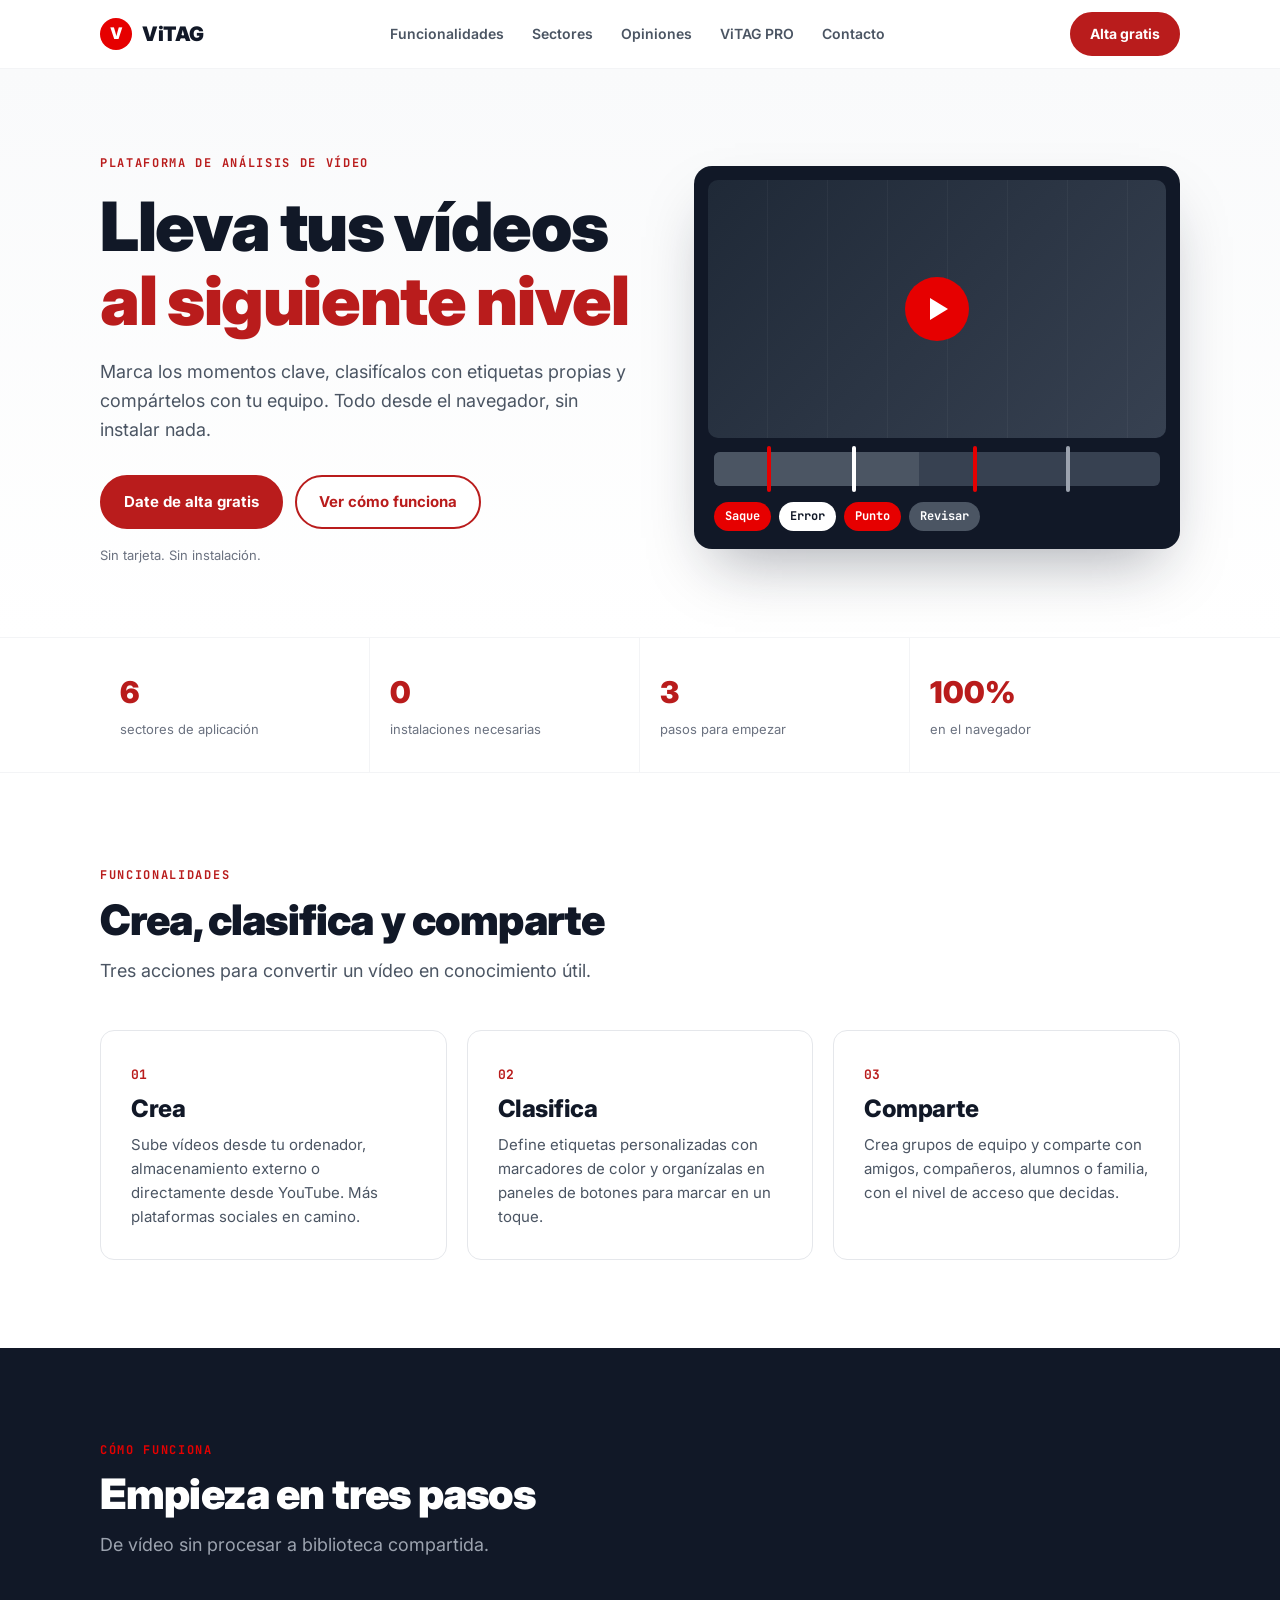
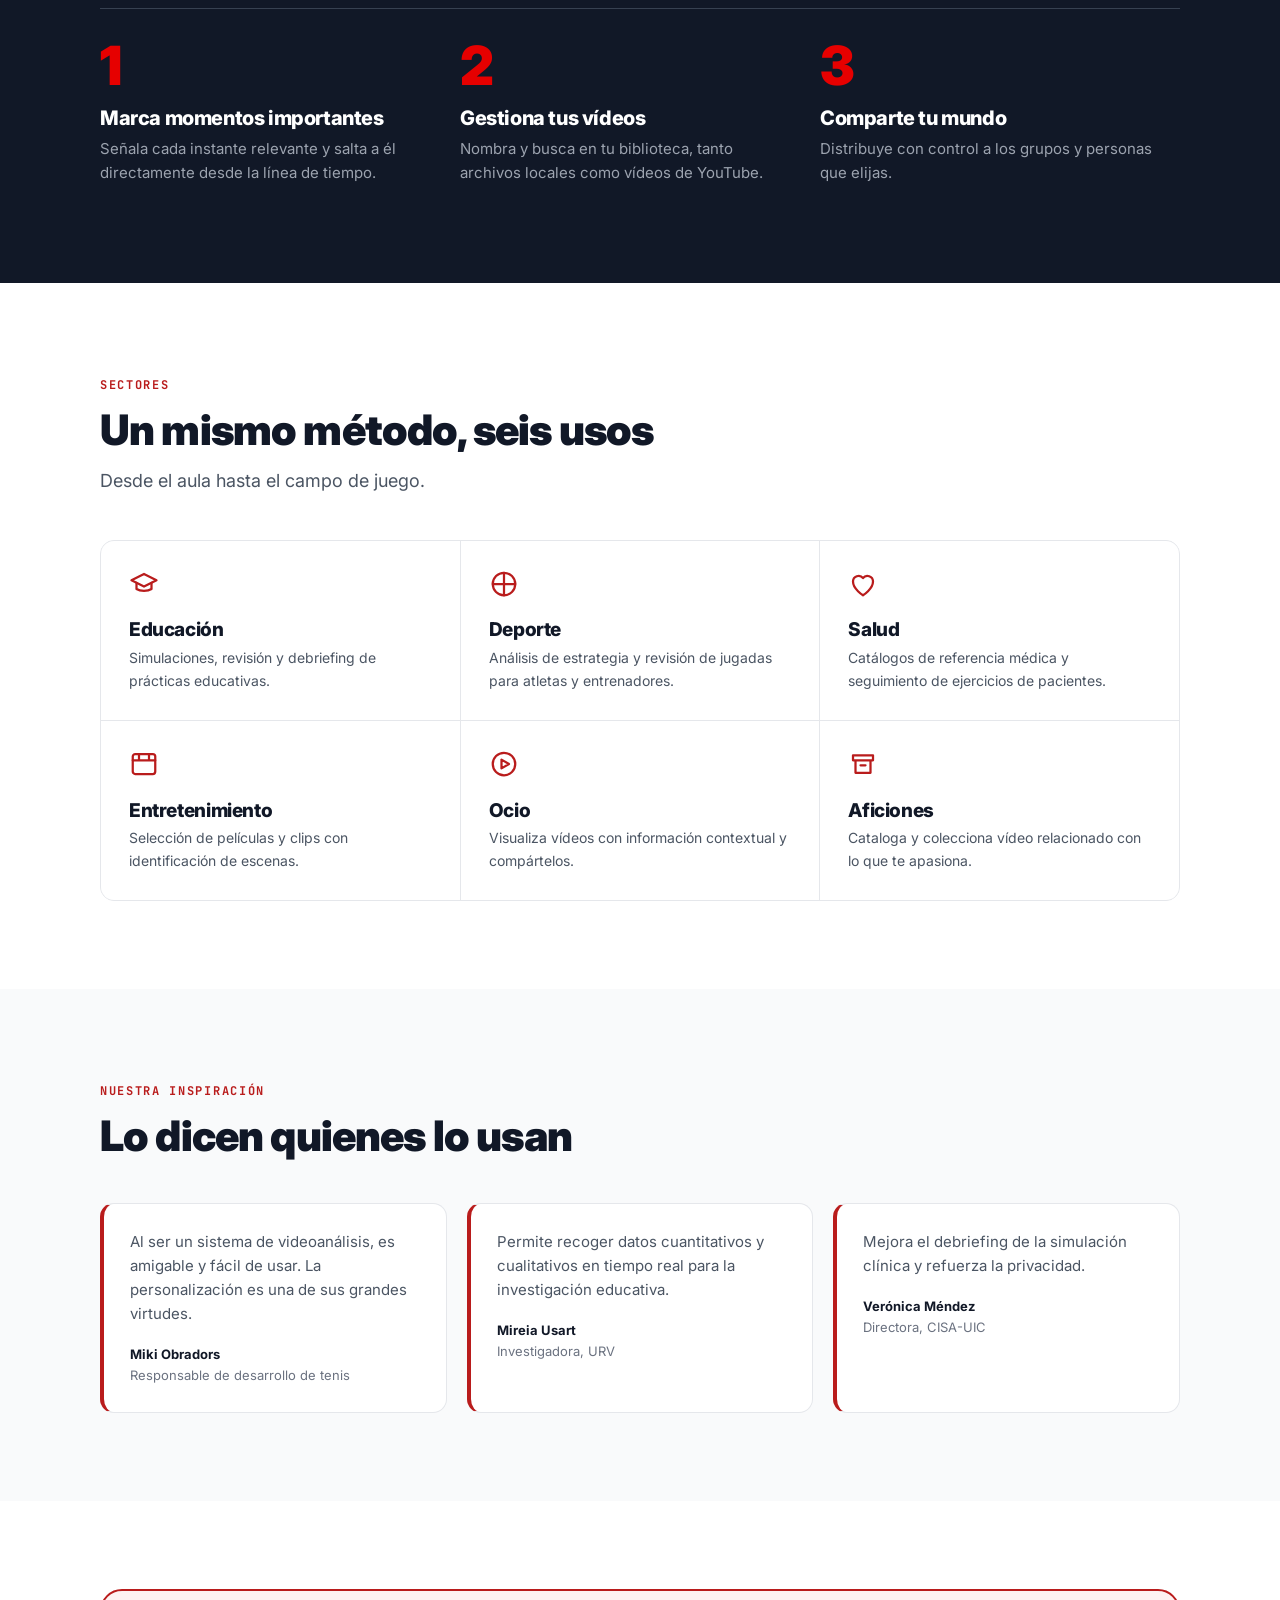
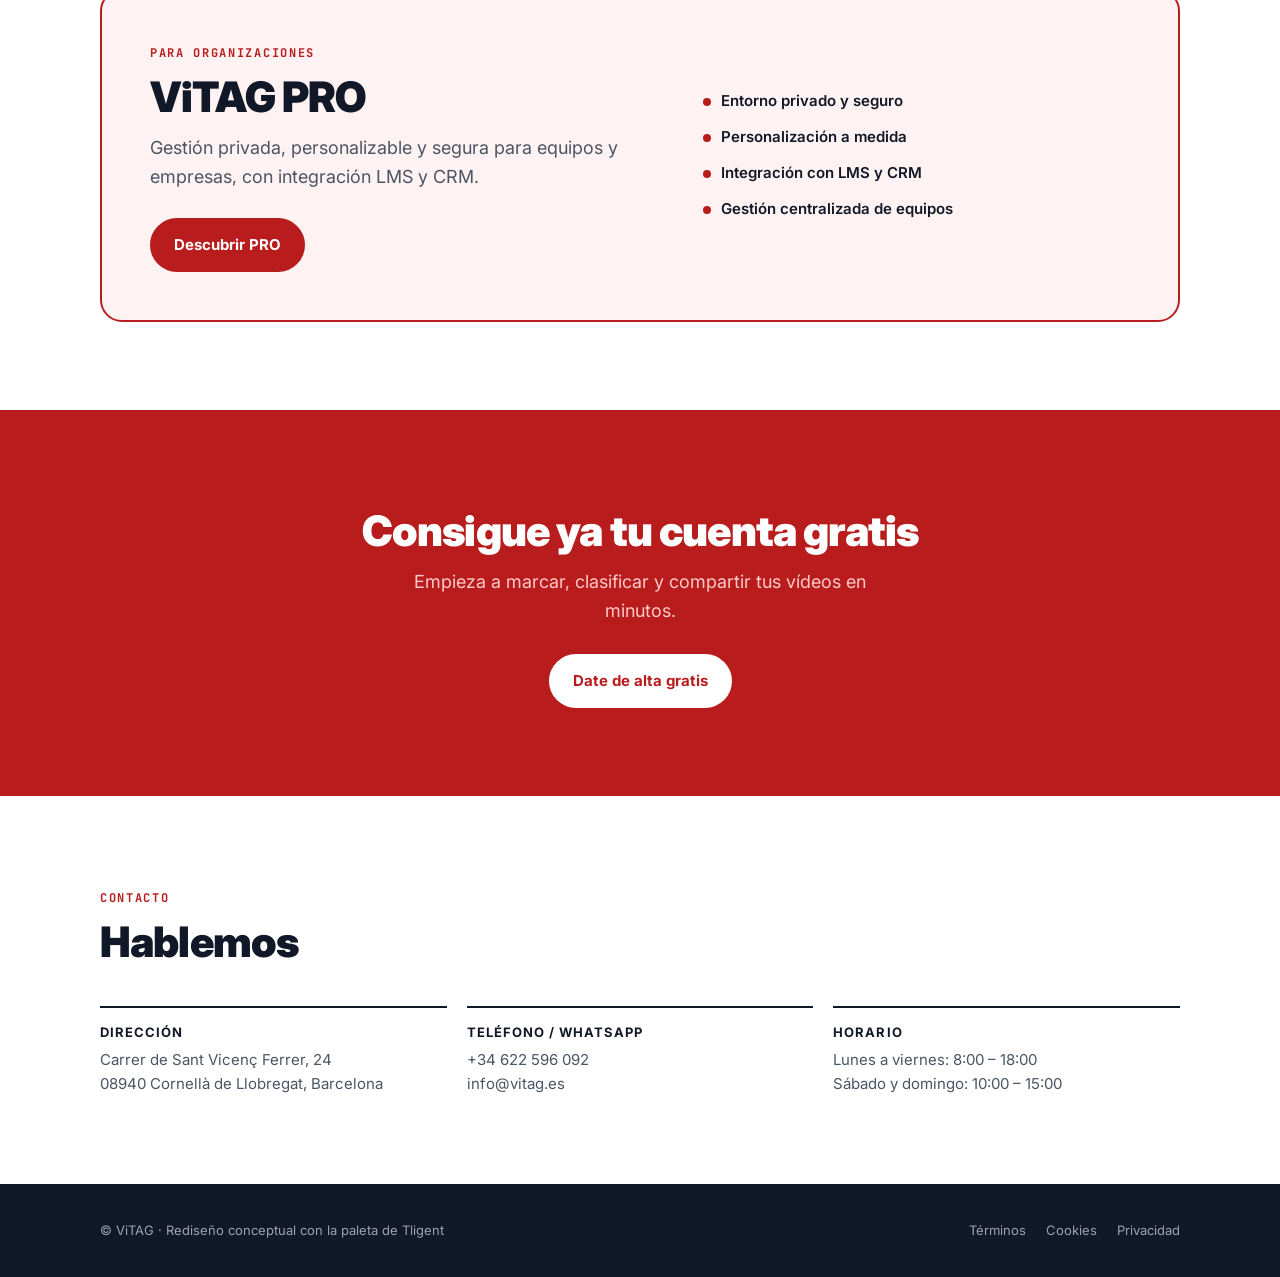
==== docs/index.html @ 6f2bc17b "Move site to docs/ for GitHub Pages Co-Authored-By: Claude Sonnet 5.5 <noreply@anthropic.com> Claude" ====
<!DOCTYPE html>
<html lang="es" class="scroll-smooth">
<head>
<meta charset="UTF-8">
<meta name="viewport" content="width=device-width, initial-scale=1">
<title>ViTAG · Análisis de vídeo, simple y compartido</title>
<meta name="description" content="ViTAG: marca, clasifica y comparte momentos de tus vídeos. Sin instalación. Educación, deporte, salud y más.">
<link rel="icon" type="image/svg+xml" href="data:image/svg+xml,%3Csvg xmlns='http://www.w3.org/2000/svg' viewBox='0 0 128 128'%3E%3Ccircle cx='64' cy='64' r='60' fill='%23E60000'/%3E%3Ctext x='50%25' y='50%25' dominant-baseline='central' text-anchor='middle' font-family='Inter, Arial' font-size='70' fill='white' font-weight='bold'%3EV%3C/text%3E%3C/svg%3E">
<link rel="preconnect" href="https://fonts.googleapis.com">
<link rel="preconnect" href="https://fonts.gstatic.com" crossorigin>
<link href="https://fonts.googleapis.com/css2?family=Inter:wght@400;500;600;700;800;900&family=JetBrains+Mono:wght@400;700&display=swap" rel="stylesheet">
<style>
:root{
  --white:#fff; --ink:#111827; --red:#B91C1C; --red-bright:#E60000; --red-soft:#FEF2F2; --red-line:#FEE2E2;
  --g50:#F9FAFB; --g100:#F3F4F6; --g200:#E5E7EB; --g400:#9CA3AF; --g500:#6B7280; --g600:#4B5563;
  --r:14px; --max:1120px;
}
*{box-sizing:border-box;margin:0;padding:0}
html{scroll-behavior:smooth}
body{font-family:Inter,system-ui,sans-serif;background:var(--white);color:var(--ink);line-height:1.6;-webkit-font-smoothing:antialiased}
a{color:inherit;text-decoration:none}
.wrap{max-width:var(--max);margin:0 auto;padding:0 20px}
.mono{font-family:'JetBrains Mono',monospace}
.eyebrow{font-family:'JetBrains Mono',monospace;font-size:12px;font-weight:700;letter-spacing:.14em;text-transform:uppercase;color:var(--red)}
h1,h2,h3{letter-spacing:-.02em;line-height:1.1}
h2{font-size:clamp(28px,4vw,42px);font-weight:900;margin:10px 0 14px}
.lead{color:var(--g600);font-size:18px;max-width:640px}
section{padding:88px 0}
.btn{display:inline-flex;align-items:center;gap:8px;font-weight:700;font-size:15px;padding:13px 22px;border-radius:999px;border:2px solid var(--red);transition:.15s;cursor:pointer}
.btn-red{background:var(--red);color:#fff}.btn-red:hover{background:var(--ink);border-color:var(--ink)}
.btn-line{background:#fff;color:var(--red)}.btn-line:hover{background:var(--red-soft)}

/* Header */
header{position:sticky;top:0;z-index:50;background:rgba(255,255,255,.92);backdrop-filter:blur(10px);border-bottom:1px solid var(--g100)}
.nav{display:flex;align-items:center;justify-content:space-between;height:68px}
.logo{display:flex;align-items:center;gap:10px;font-weight:900;font-size:20px;letter-spacing:-.02em}
.logo i{width:32px;height:32px;border-radius:50%;background:var(--red-bright);color:#fff;display:grid;place-items:center;font-style:normal;font-size:16px}
.menu{display:flex;gap:28px;font-size:14px;font-weight:600;color:var(--g600)}
.menu a:hover{color:var(--red)}
.nav .btn{padding:9px 18px;font-size:14px}
@media(max-width:820px){.menu{display:none}}

/* Hero */
.hero{padding:80px 0 72px;background:linear-gradient(var(--g50),#fff)}
.hero-grid{display:grid;grid-template-columns:1.05fr .95fr;gap:56px;align-items:center}
.hero h1{font-size:clamp(40px,6vw,68px);font-weight:900;margin:14px 0 20px}
.hero h1 em{font-style:normal;color:var(--red)}
.hero .cta{display:flex;flex-wrap:wrap;gap:12px;margin-top:30px}
.hero small{display:block;margin-top:16px;color:var(--g500);font-size:13px}
@media(max-width:900px){.hero-grid{grid-template-columns:1fr}}

/* Player mockup */
.player{background:var(--ink);border-radius:18px;padding:14px;box-shadow:0 30px 60px -20px rgba(17,24,39,.35)}
.screen{aspect-ratio:16/9;border-radius:10px;background:linear-gradient(135deg,#1f2937,#374151);position:relative;overflow:hidden;display:grid;place-items:center}
.screen::before{content:"";position:absolute;inset:0;background:repeating-linear-gradient(90deg,transparent 0 59px,rgba(255,255,255,.04) 59px 60px)}
.play{width:64px;height:64px;border-radius:50%;background:var(--red-bright);display:grid;place-items:center;position:relative}
.play::after{content:"";border-left:18px solid #fff;border-top:11px solid transparent;border-bottom:11px solid transparent;margin-left:5px}
.timeline{position:relative;height:34px;margin:14px 6px 6px;background:#374151;border-radius:6px}
.timeline .prog{position:absolute;left:0;top:0;bottom:0;width:46%;background:#4B5563;border-radius:6px 0 0 6px}
.mark{position:absolute;top:-6px;bottom:-6px;width:4px;border-radius:2px}
.m1{left:12%;background:var(--red-bright)}.m2{left:31%;background:#fff}.m3{left:58%;background:var(--red-bright)}.m4{left:79%;background:var(--g400)}
.tags{display:flex;flex-wrap:wrap;gap:8px;padding:10px 6px 4px}
.tag{font-family:'JetBrains Mono',monospace;font-size:12px;padding:5px 11px;border-radius:999px;font-weight:700}
.t-r{background:var(--red-bright);color:#fff}.t-w{background:#fff;color:var(--ink)}.t-g{background:#4B5563;color:#fff}

/* Stats */
.stats{border-top:1px solid var(--g100);border-bottom:1px solid var(--g100);padding:0}
.stats .wrap{display:grid;grid-template-columns:repeat(4,1fr)}
.stat{padding:30px 20px;border-right:1px solid var(--g100)}.stat:last-child{border:0}
.stat b{display:block;font-size:30px;font-weight:900;color:var(--red)}
.stat span{font-size:13px;color:var(--g500)}
@media(max-width:700px){.stats .wrap{grid-template-columns:1fr 1fr}.stat:nth-child(2){border-right:0}.stat:nth-child(-n+2){border-bottom:1px solid var(--g100)}}

/* Features */
.feat-grid{display:grid;grid-template-columns:repeat(3,1fr);gap:20px;margin-top:44px}
.card{border:1px solid var(--g200);border-radius:var(--r);padding:30px;background:#fff;transition:.2s}
.card:hover{border-color:var(--red);transform:translateY(-3px);box-shadow:0 14px 30px -14px rgba(185,28,28,.3)}
.num{font-family:'JetBrains Mono',monospace;font-weight:700;color:var(--red);font-size:13px}
.card h3{font-size:24px;font-weight:800;margin:10px 0 10px}
.card p{color:var(--g600);font-size:15px}
@media(max-width:860px){.feat-grid{grid-template-columns:1fr}}

/* Steps */
.steps{background:var(--ink);color:#fff}
.steps h2{color:#fff}.steps .lead{color:var(--g400)}
.step-list{display:grid;grid-template-columns:repeat(3,1fr);gap:0;margin-top:48px;border-top:1px solid #374151}
.step{padding:30px 28px 10px 0}
.step b{font-size:54px;font-weight:900;color:var(--red-bright);line-height:1}
.step h3{font-size:20px;font-weight:800;margin:14px 0 8px}
.step p{color:var(--g400);font-size:15px}
@media(max-width:860px){.step-list{grid-template-columns:1fr}}

/* Sectors */
.sec-grid{display:grid;grid-template-columns:repeat(3,1fr);gap:1px;background:var(--g200);border:1px solid var(--g200);border-radius:var(--r);overflow:hidden;margin-top:44px}
.sec{background:#fff;padding:28px;transition:.15s}
.sec:hover{background:var(--red-soft)}
.sec svg{width:30px;height:30px;stroke:var(--red);fill:none;stroke-width:1.8;stroke-linecap:round;stroke-linejoin:round}
.sec h3{font-size:19px;font-weight:800;margin:14px 0 6px}
.sec p{color:var(--g600);font-size:14px}
@media(max-width:860px){.sec-grid{grid-template-columns:1fr 1fr}}
@media(max-width:540px){.sec-grid{grid-template-columns:1fr}}

/* Testimonials */
.quotes{background:var(--g50)}
.q-grid{display:grid;grid-template-columns:repeat(3,1fr);gap:20px;margin-top:44px}
.quote{background:#fff;border:1px solid var(--g200);border-left:4px solid var(--red);border-radius:var(--r);padding:26px}
.quote p{font-size:15px;color:var(--g600)}
.quote footer{margin-top:18px;font-size:13px}
.quote footer b{display:block;color:var(--ink)}.quote footer span{color:var(--g500)}
@media(max-width:860px){.q-grid{grid-template-columns:1fr}}

/* PRO */
.pro-box{display:grid;grid-template-columns:1.2fr 1fr;gap:40px;align-items:center;border:2px solid var(--red);border-radius:22px;padding:48px;background:var(--red-soft)}
.pro-box ul{list-style:none;display:grid;gap:12px}
.pro-box li{display:flex;gap:10px;font-weight:600;font-size:15px}
.pro-box li::before{content:"";flex:none;width:8px;height:8px;margin-top:9px;border-radius:50%;background:var(--red)}
.pro-box .btn{margin-top:26px}
@media(max-width:860px){.pro-box{grid-template-columns:1fr;padding:30px}}

/* CTA + contact */
.final{background:var(--red);color:#fff;text-align:center}
.final h2{color:#fff}.final p{color:#FECACA;max-width:520px;margin:0 auto 28px;font-size:18px}
.final .btn{background:#fff;color:var(--red);border-color:#fff}.final .btn:hover{background:var(--ink);color:#fff;border-color:var(--ink)}
.contact-grid{display:grid;grid-template-columns:repeat(3,1fr);gap:20px;margin-top:40px}
.contact-grid div{border-top:2px solid var(--ink);padding-top:14px;font-size:15px;color:var(--g600)}
.contact-grid b{display:block;color:var(--ink);font-size:13px;letter-spacing:.08em;text-transform:uppercase;margin-bottom:6px}
@media(max-width:700px){.contact-grid{grid-template-columns:1fr}}

footer.site{background:var(--ink);color:var(--g400);padding:36px 0;font-size:13px}
footer.site .wrap{display:flex;flex-wrap:wrap;gap:16px;justify-content:space-between}
footer.site nav{display:flex;gap:20px;flex-wrap:wrap}
footer.site a:hover{color:#fff}
</style>
</head>
<body>

<header>
  <div class="wrap nav">
    <a href="#top" class="logo"><i>V</i>ViTAG</a>
    <nav class="menu">
      <a href="#funciones">Funcionalidades</a>
      <a href="#sectores">Sectores</a>
      <a href="#opiniones">Opiniones</a>
      <a href="#pro">ViTAG PRO</a>
      <a href="#contacto">Contacto</a>
    </nav>
    <a href="https://vitag.app" class="btn btn-red">Alta gratis</a>
  </div>
</header>

<main id="top">
<section class="hero">
  <div class="wrap hero-grid">
    <div>
      <span class="eyebrow">Plataforma de análisis de vídeo</span>
      <h1>Lleva tus vídeos <em>al siguiente nivel</em></h1>
      <p class="lead">Marca los momentos clave, clasifícalos con etiquetas propias y compártelos con tu equipo. Todo desde el navegador, sin instalar nada.</p>
      <div class="cta">
        <a href="https://vitag.app" class="btn btn-red">Date de alta gratis</a>
        <a href="#funciones" class="btn btn-line">Ver cómo funciona</a>
      </div>
      <small>Sin tarjeta. Sin instalación.</small>
    </div>
    <div class="player" aria-hidden="true">
      <div class="screen"><div class="play"></div></div>
      <div class="timeline"><div class="prog"></div><span class="mark m1"></span><span class="mark m2"></span><span class="mark m3"></span><span class="mark m4"></span></div>
      <div class="tags"><span class="tag t-r">Saque</span><span class="tag t-w">Error</span><span class="tag t-r">Punto</span><span class="tag t-g">Revisar</span></div>
    </div>
  </div>
</section>

<div class="stats"><div class="wrap">
  <div class="stat"><b>6</b><span>sectores de aplicación</span></div>
  <div class="stat"><b>0</b><span>instalaciones necesarias</span></div>
  <div class="stat"><b>3</b><span>pasos para empezar</span></div>
  <div class="stat"><b>100%</b><span>en el navegador</span></div>
</div></div>

<section id="funciones">
  <div class="wrap">
    <span class="eyebrow">Funcionalidades</span>
    <h2>Crea, clasifica y comparte</h2>
    <p class="lead">Tres acciones para convertir un vídeo en conocimiento útil.</p>
    <div class="feat-grid">
      <article class="card"><span class="num">01</span><h3>Crea</h3><p>Sube vídeos desde tu ordenador, almacenamiento externo o directamente desde YouTube. Más plataformas sociales en camino.</p></article>
      <article class="card"><span class="num">02</span><h3>Clasifica</h3><p>Define etiquetas personalizadas con marcadores de color y organízalas en paneles de botones para marcar en un toque.</p></article>
      <article class="card"><span class="num">03</span><h3>Comparte</h3><p>Crea grupos de equipo y comparte con amigos, compañeros, alumnos o familia, con el nivel de acceso que decidas.</p></article>
    </div>
  </div>
</section>

<section class="steps">
  <div class="wrap">
    <span class="eyebrow" style="color:var(--red-bright)">Cómo funciona</span>
    <h2>Empieza en tres pasos</h2>
    <p class="lead">De vídeo sin procesar a biblioteca compartida.</p>
    <div class="step-list">
      <div class="step"><b>1</b><h3>Marca momentos importantes</h3><p>Señala cada instante relevante y salta a él directamente desde la línea de tiempo.</p></div>
      <div class="step"><b>2</b><h3>Gestiona tus vídeos</h3><p>Nombra y busca en tu biblioteca, tanto archivos locales como vídeos de YouTube.</p></div>
      <div class="step"><b>3</b><h3>Comparte tu mundo</h3><p>Distribuye con control a los grupos y personas que elijas.</p></div>
    </div>
  </div>
</section>

<section id="sectores">
  <div class="wrap">
    <span class="eyebrow">Sectores</span>
    <h2>Un mismo método, seis usos</h2>
    <p class="lead">Desde el aula hasta el campo de juego.</p>
    <div class="sec-grid">
      <div class="sec"><svg viewBox="0 0 24 24"><path d="M2 9l10-5 10 5-10 5z"/><path d="M6 11v5c3 2 9 2 12 0v-5"/></svg><h3>Educación</h3><p>Simulaciones, revisión y debriefing de prácticas educativas.</p></div>
      <div class="sec"><svg viewBox="0 0 24 24"><circle cx="12" cy="12" r="9"/><path d="M12 3v18M3 12h18"/></svg><h3>Deporte</h3><p>Análisis de estrategia y revisión de jugadas para atletas y entrenadores.</p></div>
      <div class="sec"><svg viewBox="0 0 24 24"><path d="M12 21s-8-5-8-11a4.5 4.5 0 018-2.8A4.5 4.5 0 0120 10c0 6-8 11-8 11z"/></svg><h3>Salud</h3><p>Catálogos de referencia médica y seguimiento de ejercicios de pacientes.</p></div>
      <div class="sec"><svg viewBox="0 0 24 24"><rect x="3" y="4" width="18" height="16" rx="2"/><path d="M3 9h18M8 4v5M16 4v5"/></svg><h3>Entretenimiento</h3><p>Selección de películas y clips con identificación de escenas.</p></div>
      <div class="sec"><svg viewBox="0 0 24 24"><circle cx="12" cy="12" r="9"/><path d="M10 8.5v7l6-3.5z"/></svg><h3>Ocio</h3><p>Visualiza vídeos con información contextual y compártelos.</p></div>
      <div class="sec"><svg viewBox="0 0 24 24"><path d="M4 5h16v4H4zM6 9v10h12V9M10 13h4"/></svg><h3>Aficiones</h3><p>Cataloga y colecciona vídeo relacionado con lo que te apasiona.</p></div>
    </div>
  </div>
</section>

<section class="quotes" id="opiniones">
  <div class="wrap">
    <span class="eyebrow">Nuestra inspiración</span>
    <h2>Lo dicen quienes lo usan</h2>
    <div class="q-grid">
      <figure class="quote"><p>Al ser un sistema de videoanálisis, es amigable y fácil de usar. La personalización es una de sus grandes virtudes.</p><footer><b>Miki Obradors</b><span>Responsable de desarrollo de tenis</span></footer></figure>
      <figure class="quote"><p>Permite recoger datos cuantitativos y cualitativos en tiempo real para la investigación educativa.</p><footer><b>Mireia Usart</b><span>Investigadora, URV</span></footer></figure>
      <figure class="quote"><p>Mejora el debriefing de la simulación clínica y refuerza la privacidad.</p><footer><b>Verónica Méndez</b><span>Directora, CISA-UIC</span></footer></figure>
    </div>
  </div>
</section>

<section id="pro">
  <div class="wrap">
    <div class="pro-box">
      <div>
        <span class="eyebrow">Para organizaciones</span>
        <h2>ViTAG PRO</h2>
        <p class="lead">Gestión privada, personalizable y segura para equipos y empresas, con integración LMS y CRM.</p>
        <a href="https://vitag.es/home/profesional/" class="btn btn-red">Descubrir PRO</a>
      </div>
      <ul>
        <li>Entorno privado y seguro</li>
        <li>Personalización a medida</li>
        <li>Integración con LMS y CRM</li>
        <li>Gestión centralizada de equipos</li>
      </ul>
    </div>
  </div>
</section>

<section class="final">
  <div class="wrap">
    <h2>Consigue ya tu cuenta gratis</h2>
    <p>Empieza a marcar, clasificar y compartir tus vídeos en minutos.</p>
    <a href="https://vitag.app" class="btn">Date de alta gratis</a>
  </div>
</section>

<section id="contacto">
  <div class="wrap">
    <span class="eyebrow">Contacto</span>
    <h2>Hablemos</h2>
    <div class="contact-grid">
      <div><b>Dirección</b>Carrer de Sant Vicenç Ferrer, 24<br>08940 Cornellà de Llobregat, Barcelona</div>
      <div><b>Teléfono / WhatsApp</b><a href="tel:+34622596092">+34 622 596 092</a><br><a href="mailto:info@vitag.es">info@vitag.es</a></div>
      <div><b>Horario</b>Lunes a viernes: 8:00 – 18:00<br>Sábado y domingo: 10:00 – 15:00</div>
    </div>
  </div>
</section>
</main>

<footer class="site">
  <div class="wrap">
    <span>© ViTAG · Rediseño conceptual con la paleta de Tligent</span>
    <nav><a href="#">Términos</a><a href="#">Cookies</a><a href="#">Privacidad</a></nav>
  </div>
</footer>
</body>
</html>
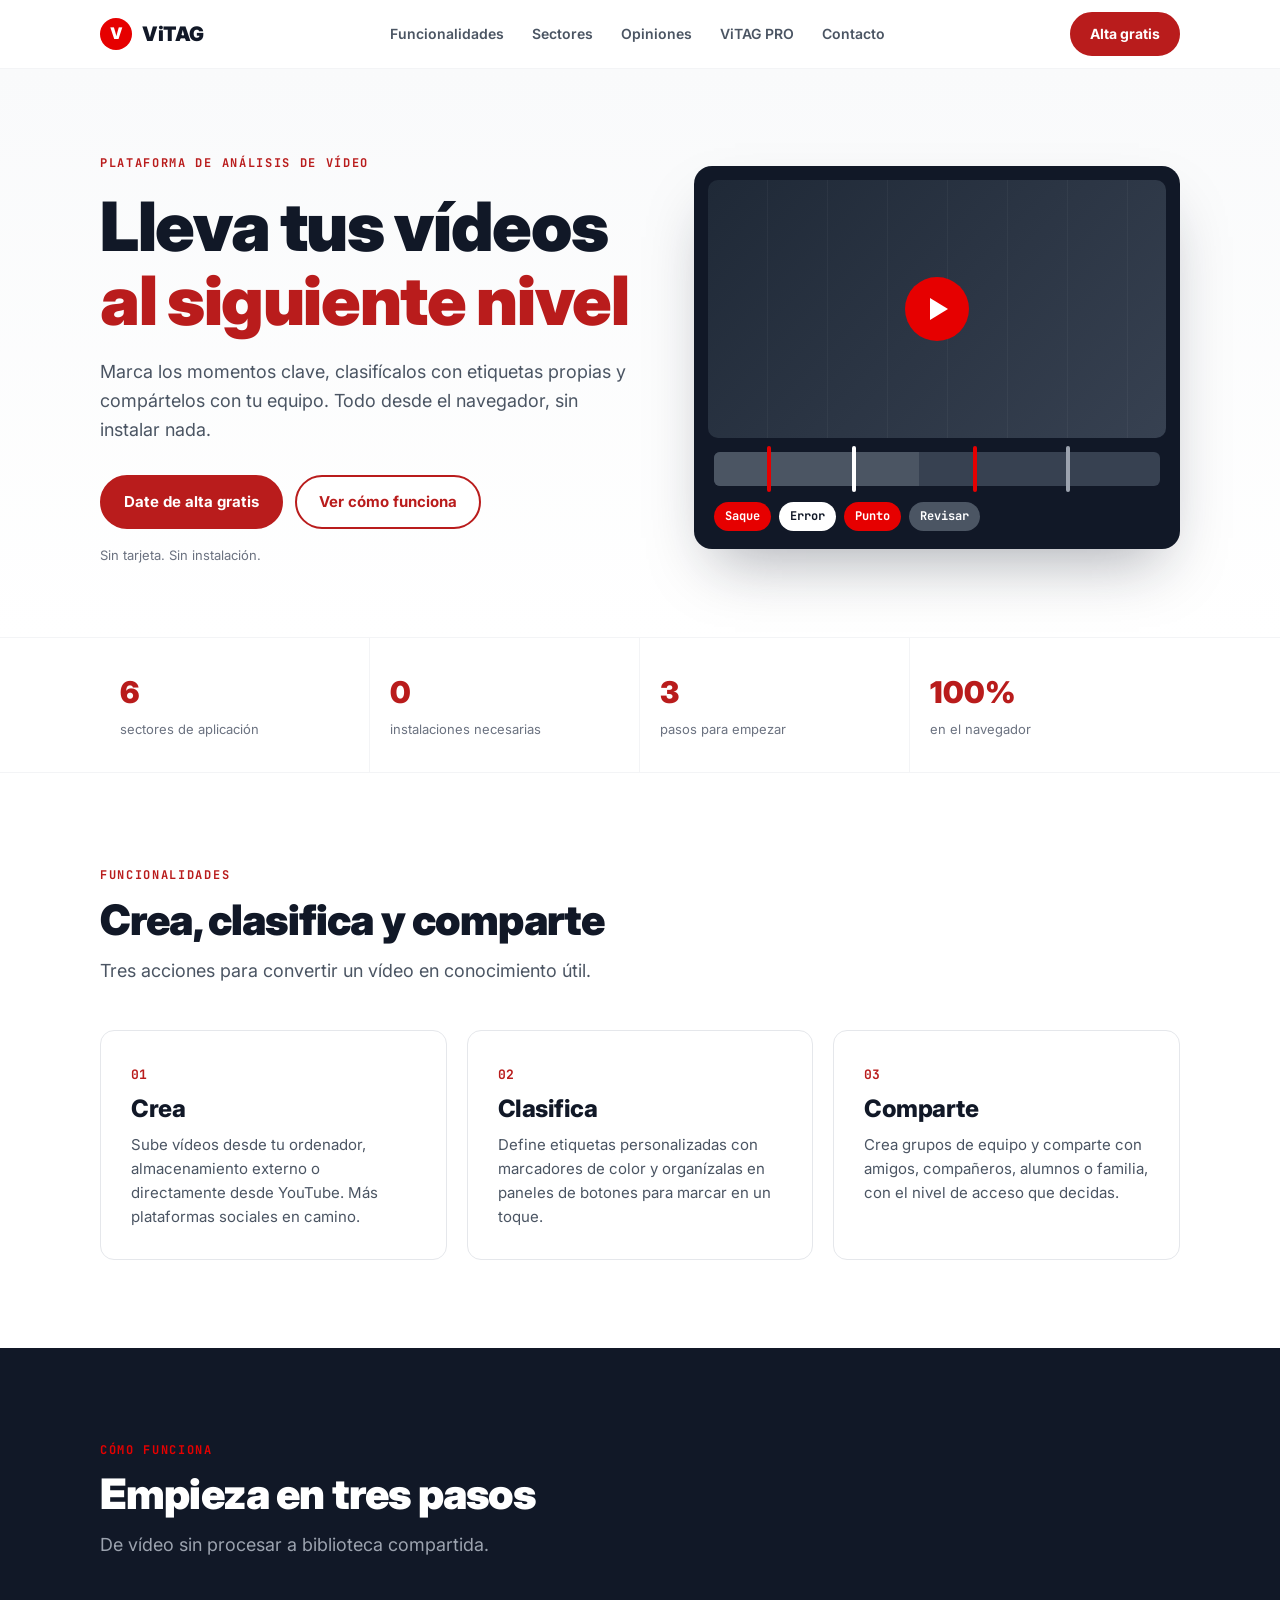
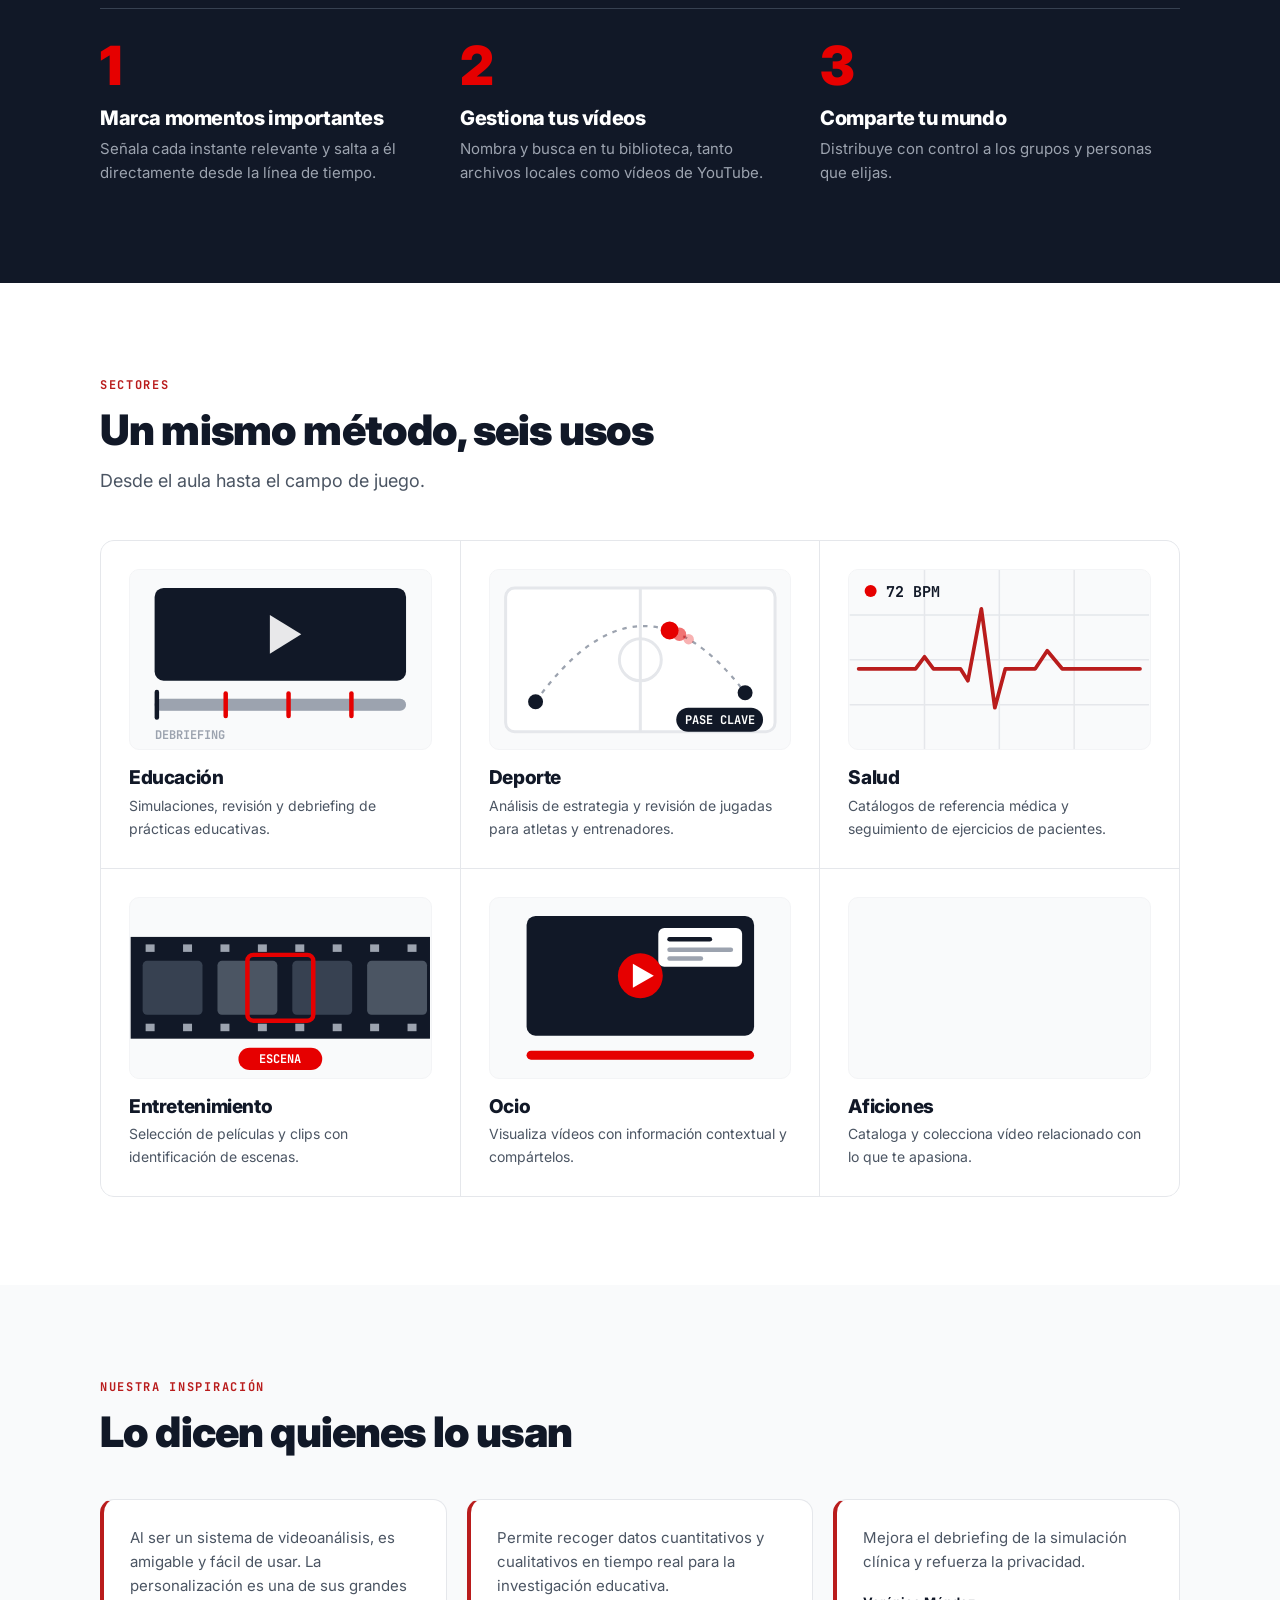
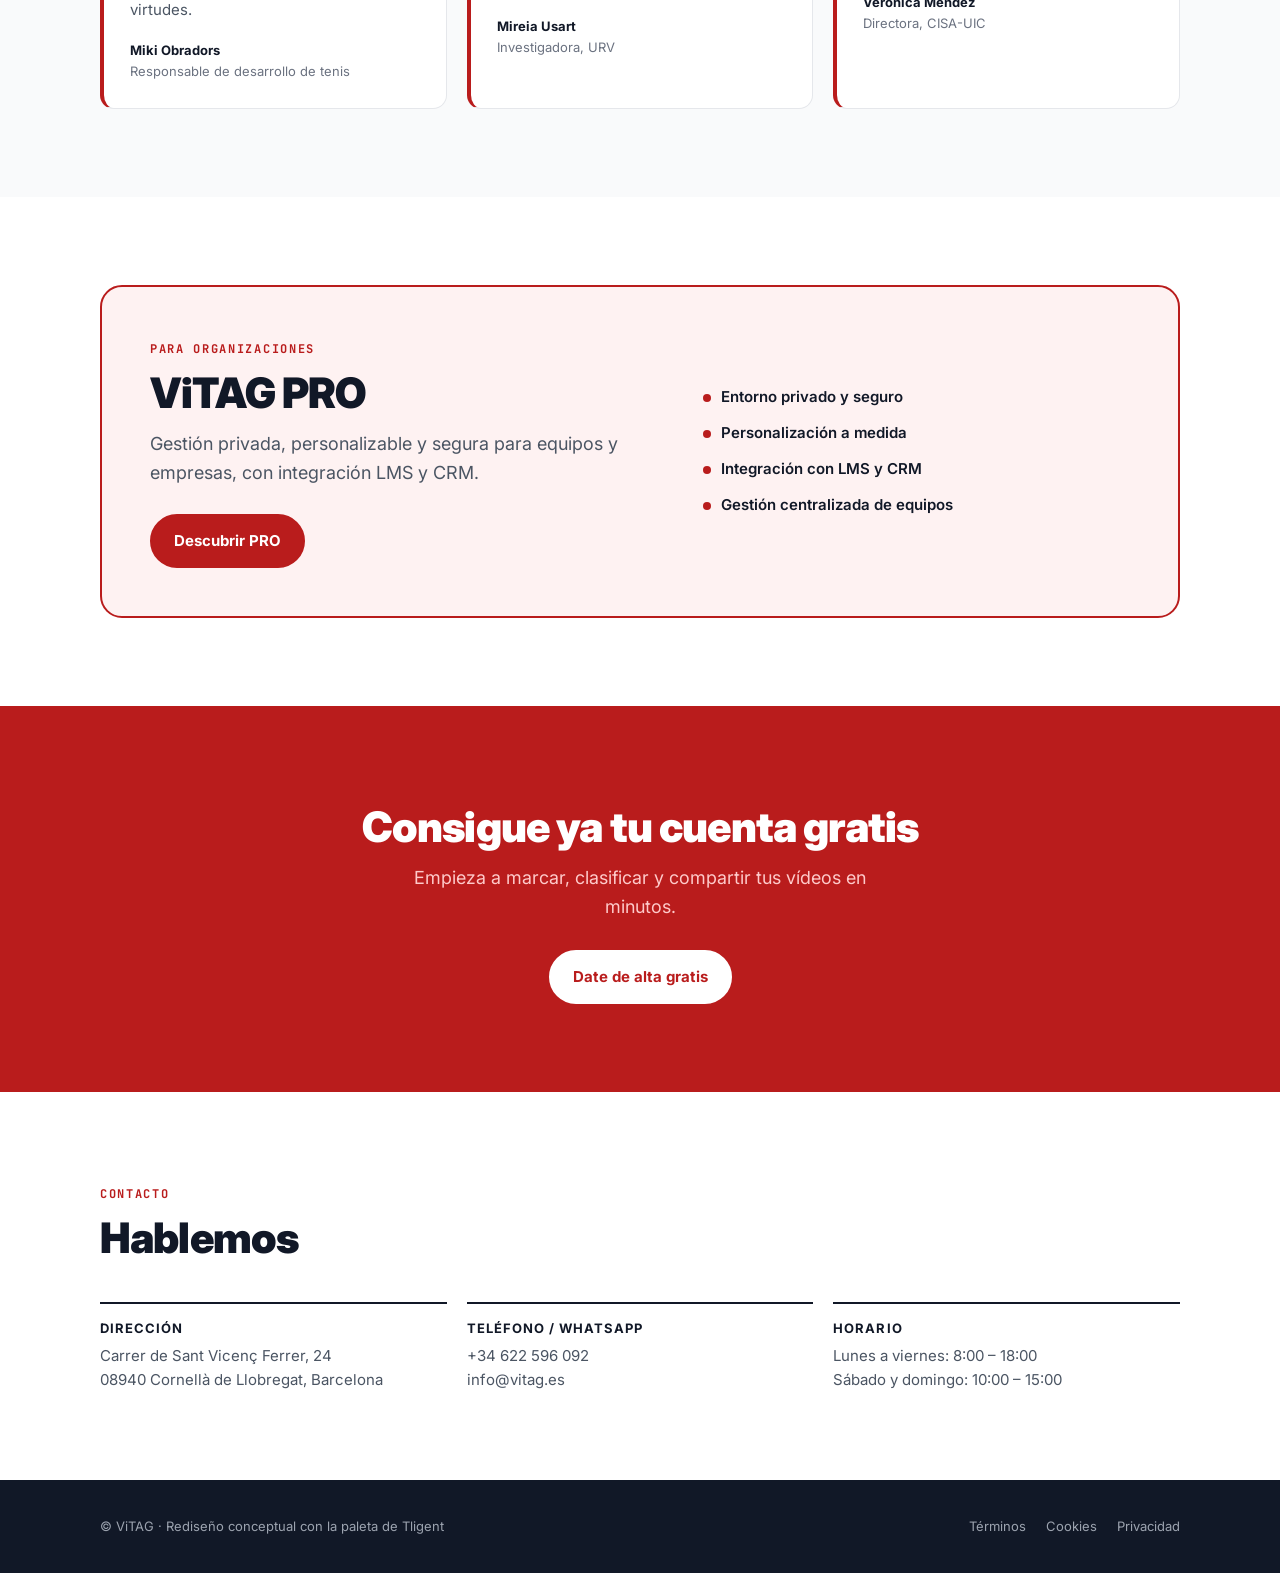
==== commit 98697a16: "Add animated example scene for each sector Co-Authored-By: Claude Sonnet 5.5 <noreply@anthropic.com>" ====
--- a/docs/index.html
+++ b/docs/index.html
@@ -94,8 +94,43 @@
 .sec-grid{display:grid;grid-template-columns:repeat(3,1fr);gap:1px;background:var(--g200);border:1px solid var(--g200);border-radius:var(--r);overflow:hidden;margin-top:44px}
 .sec{background:#fff;padding:28px;transition:.15s}
 .sec:hover{background:var(--red-soft)}
-.sec svg{width:30px;height:30px;stroke:var(--red);fill:none;stroke-width:1.8;stroke-linecap:round;stroke-linejoin:round}
-.sec h3{font-size:19px;font-weight:800;margin:14px 0 6px}
+.viz{display:block;width:100%;height:auto;aspect-ratio:200/120;background:var(--g50);border:1px solid var(--g100);border-radius:10px;margin-bottom:18px}
+.viz *{transform-box:fill-box}
+.viz .mono{font-family:'JetBrains Mono',monospace;font-weight:700}
+.sec:hover .viz{border-color:var(--red-line)}
+/* Educacion */
+.ed-head{animation:ed-head 6s linear infinite}
+.ed-prog{transform-origin:left;animation:ed-prog 6s linear infinite}
+.ed-m1{animation:ed-m1 6s infinite}.ed-m2{animation:ed-m2 6s infinite}.ed-m3{animation:ed-m3 6s infinite}
+@keyframes ed-head{from{transform:translateX(0)}to{transform:translateX(164px)}}
+@keyframes ed-prog{from{transform:scaleX(0)}to{transform:scaleX(1)}}
+@keyframes ed-m1{0%,27%{opacity:0}30%,97%{opacity:1}100%{opacity:0}}
+@keyframes ed-m2{0%,57%{opacity:0}60%,97%{opacity:1}100%{opacity:0}}
+@keyframes ed-m3{0%,77%{opacity:0}80%,97%{opacity:1}100%{opacity:0}}
+/* Deporte */
+.sp-tag{animation:sp-tag 3s infinite}
+@keyframes sp-tag{0%,72%{opacity:0;transform:translateY(4px)}82%,96%{opacity:1;transform:none}100%{opacity:0}}
+/* Salud */
+.he-line{stroke-dasharray:100;animation:he-line 3s linear infinite}
+.he-dot{transform-origin:center;animation:he-dot 1s ease-in-out infinite}
+@keyframes he-line{0%{stroke-dashoffset:100;opacity:1}65%,90%{stroke-dashoffset:0;opacity:1}100%{stroke-dashoffset:0;opacity:0}}
+@keyframes he-dot{0%,100%{transform:scale(1)}50%{transform:scale(1.5)}}
+/* Entretenimiento */
+.en-strip{animation:en-strip 1.5s linear infinite}
+.en-tag{animation:en-tag 1.5s steps(1) infinite}
+@keyframes en-strip{from{transform:translateX(0)}to{transform:translateX(-50px)}}
+@keyframes en-tag{0%{opacity:1}50%{opacity:.25}}
+/* Ocio */
+.le-prog{transform-origin:left;animation:ed-prog 6s linear infinite}
+.le-play{transform-origin:center;animation:le-play 2s ease-in-out infinite}
+.le-chip{animation:le-chip 6s infinite}
+@keyframes le-play{0%,100%{transform:scale(1)}50%{transform:scale(1.12)}}
+@keyframes le-chip{0%,35%{opacity:0;transform:translateY(8px)}45%,90%{opacity:1;transform:none}100%{opacity:0}}
+/* Aficiones */
+.ho-t{transform-origin:center;animation:ho-t 6s infinite both}
+@keyframes ho-t{0%{opacity:0;transform:scale(.5)}8%,85%{opacity:1;transform:scale(1)}100%{opacity:0;transform:scale(.5)}}
+@media(prefers-reduced-motion:reduce){.viz *{animation:none!important}}
+.sec h3{font-size:19px;font-weight:800;margin:0 0 6px}
 .sec p{color:var(--g600);font-size:14px}
 @media(max-width:860px){.sec-grid{grid-template-columns:1fr 1fr}}
 @media(max-width:540px){.sec-grid{grid-template-columns:1fr}}
@@ -208,12 +243,74 @@
     <h2>Un mismo método, seis usos</h2>
     <p class="lead">Desde el aula hasta el campo de juego.</p>
     <div class="sec-grid">
-      <div class="sec"><svg viewBox="0 0 24 24"><path d="M2 9l10-5 10 5-10 5z"/><path d="M6 11v5c3 2 9 2 12 0v-5"/></svg><h3>Educación</h3><p>Simulaciones, revisión y debriefing de prácticas educativas.</p></div>
-      <div class="sec"><svg viewBox="0 0 24 24"><circle cx="12" cy="12" r="9"/><path d="M12 3v18M3 12h18"/></svg><h3>Deporte</h3><p>Análisis de estrategia y revisión de jugadas para atletas y entrenadores.</p></div>
-      <div class="sec"><svg viewBox="0 0 24 24"><path d="M12 21s-8-5-8-11a4.5 4.5 0 018-2.8A4.5 4.5 0 0120 10c0 6-8 11-8 11z"/></svg><h3>Salud</h3><p>Catálogos de referencia médica y seguimiento de ejercicios de pacientes.</p></div>
-      <div class="sec"><svg viewBox="0 0 24 24"><rect x="3" y="4" width="18" height="16" rx="2"/><path d="M3 9h18M8 4v5M16 4v5"/></svg><h3>Entretenimiento</h3><p>Selección de películas y clips con identificación de escenas.</p></div>
-      <div class="sec"><svg viewBox="0 0 24 24"><circle cx="12" cy="12" r="9"/><path d="M10 8.5v7l6-3.5z"/></svg><h3>Ocio</h3><p>Visualiza vídeos con información contextual y compártelos.</p></div>
-      <div class="sec"><svg viewBox="0 0 24 24"><path d="M4 5h16v4H4zM6 9v10h12V9M10 13h4"/></svg><h3>Aficiones</h3><p>Cataloga y colecciona vídeo relacionado con lo que te apasiona.</p></div>
+      <div class="sec">
+        <svg class="viz" viewBox="0 0 200 120" role="img" aria-label="Animación: debriefing de una práctica con marcadores en la línea de tiempo">
+          <rect x="16" y="12" width="168" height="62" rx="6" fill="#111827"/>
+          <polygon points="93,30 93,56 114,43" fill="#fff" opacity=".9"/>
+          <rect x="16" y="86" width="168" height="8" rx="4" fill="#E5E7EB"/>
+          <rect class="ed-prog" x="16" y="86" width="168" height="8" rx="4" fill="#9CA3AF"/>
+          <rect class="ed-m1" x="62" y="81" width="3" height="18" rx="1.5" fill="#E60000"/>
+          <rect class="ed-m2" x="104" y="81" width="3" height="18" rx="1.5" fill="#E60000"/>
+          <rect class="ed-m3" x="146" y="81" width="3" height="18" rx="1.5" fill="#E60000"/>
+          <rect class="ed-head" x="16" y="80" width="3" height="20" rx="1.5" fill="#111827"/>
+          <text class="mono" x="16" y="113" font-size="8" fill="#9CA3AF">DEBRIEFING</text>
+        </svg>
+        <h3>Educación</h3><p>Simulaciones, revisión y debriefing de prácticas educativas.</p></div>
+      <div class="sec">
+        <svg class="viz" viewBox="0 0 200 120" role="img" aria-label="Animación: trayectoria de un balón sobre un campo con una jugada etiquetada">
+          <rect x="10" y="12" width="180" height="96" rx="6" fill="#fff" stroke="#E5E7EB" stroke-width="2"/>
+          <line x1="100" y1="12" x2="100" y2="108" stroke="#E5E7EB" stroke-width="2"/>
+          <circle cx="100" cy="60" r="14" fill="none" stroke="#E5E7EB" stroke-width="2"/>
+          <path d="M30 88 Q100 -10 170 82" fill="none" stroke="#9CA3AF" stroke-width="1.5" stroke-dasharray="3 4"/>
+          <circle cx="30" cy="88" r="5" fill="#111827"/><circle cx="170" cy="82" r="5" fill="#111827"/>
+          <circle r="3.5" fill="#E60000" opacity=".3"><animateMotion dur="3s" begin="-.24s" repeatCount="indefinite" path="M30 88 Q100 -10 170 82"/></circle>
+          <circle r="4.5" fill="#E60000" opacity=".55"><animateMotion dur="3s" begin="-.12s" repeatCount="indefinite" path="M30 88 Q100 -10 170 82"/></circle>
+          <circle r="6" fill="#E60000"><animateMotion dur="3s" repeatCount="indefinite" path="M30 88 Q100 -10 170 82"/></circle>
+          <g class="sp-tag"><rect x="124" y="92" width="58" height="16" rx="8" fill="#111827"/><text class="mono" x="153" y="103" font-size="8" fill="#fff" text-anchor="middle">PASE CLAVE</text></g>
+        </svg>
+        <h3>Deporte</h3><p>Análisis de estrategia y revisión de jugadas para atletas y entrenadores.</p></div>
+      <div class="sec">
+        <svg class="viz" viewBox="0 0 200 120" role="img" aria-label="Animación: electrocardiograma dibujándose para el seguimiento de un paciente">
+          <g stroke="#E5E7EB" stroke-width="1"><line x1="0" y1="30" x2="200" y2="30"/><line x1="0" y1="60" x2="200" y2="60"/><line x1="0" y1="90" x2="200" y2="90"/><line x1="50" y1="0" x2="50" y2="120"/><line x1="100" y1="0" x2="100" y2="120"/><line x1="150" y1="0" x2="150" y2="120"/></g>
+          <path class="he-line" pathLength="100" d="M6 66 H44 l6 -8 l6 8 H74 l5 8 l9 -48 l9 66 l7 -26 H124 l8 -12 l10 12 H194" fill="none" stroke="#B91C1C" stroke-width="2.5" stroke-linecap="round" stroke-linejoin="round"/>
+          <circle class="he-dot" cx="14" cy="14" r="4" fill="#E60000"/>
+          <text class="mono" x="24" y="18" font-size="10" fill="#111827">72 BPM</text>
+        </svg>
+        <h3>Salud</h3><p>Catálogos de referencia médica y seguimiento de ejercicios de pacientes.</p></div>
+      <div class="sec">
+        <svg class="viz" viewBox="0 0 200 120" role="img" aria-label="Animación: tira de película desplazándose con una escena seleccionada">
+          <rect x="0" y="26" width="200" height="68" fill="#111827"/>
+          <g class="en-strip">
+            <g fill="#374151"><rect x="8" y="42" width="40" height="36" rx="3"/><rect x="108" y="42" width="40" height="36" rx="3"/><rect x="208" y="42" width="40" height="36" rx="3"/></g>
+            <g fill="#4B5563"><rect x="58" y="42" width="40" height="36" rx="3"/><rect x="158" y="42" width="40" height="36" rx="3"/><rect x="258" y="42" width="40" height="36" rx="3"/></g>
+            <g fill="#9CA3AF"><rect x="10" y="31" width="6" height="5"/><rect x="35" y="31" width="6" height="5"/><rect x="60" y="31" width="6" height="5"/><rect x="85" y="31" width="6" height="5"/><rect x="110" y="31" width="6" height="5"/><rect x="135" y="31" width="6" height="5"/><rect x="160" y="31" width="6" height="5"/><rect x="185" y="31" width="6" height="5"/><rect x="210" y="31" width="6" height="5"/><rect x="235" y="31" width="6" height="5"/><rect x="260" y="31" width="6" height="5"/><rect x="285" y="31" width="6" height="5"/>
+            <rect x="10" y="84" width="6" height="5"/><rect x="35" y="84" width="6" height="5"/><rect x="60" y="84" width="6" height="5"/><rect x="85" y="84" width="6" height="5"/><rect x="110" y="84" width="6" height="5"/><rect x="135" y="84" width="6" height="5"/><rect x="160" y="84" width="6" height="5"/><rect x="185" y="84" width="6" height="5"/><rect x="210" y="84" width="6" height="5"/><rect x="235" y="84" width="6" height="5"/><rect x="260" y="84" width="6" height="5"/><rect x="285" y="84" width="6" height="5"/></g>
+          </g>
+          <rect x="78" y="38" width="44" height="44" rx="4" fill="none" stroke="#E60000" stroke-width="3"/>
+          <g class="en-tag"><rect x="72" y="100" width="56" height="15" rx="7.5" fill="#E60000"/><text class="mono" x="100" y="110.5" font-size="8" fill="#fff" text-anchor="middle">ESCENA</text></g>
+        </svg>
+        <h3>Entretenimiento</h3><p>Selección de películas y clips con identificación de escenas.</p></div>
+      <div class="sec">
+        <svg class="viz" viewBox="0 0 200 120" role="img" aria-label="Animación: reproductor que muestra información contextual mientras avanza el vídeo">
+          <rect x="24" y="12" width="152" height="80" rx="6" fill="#111827"/>
+          <g class="le-play"><circle cx="100" cy="52" r="15" fill="#E60000"/><polygon points="95,44 95,60 109,52" fill="#fff"/></g>
+          <g class="le-chip"><rect x="112" y="20" width="56" height="26" rx="4" fill="#fff"/><rect x="118" y="26" width="30" height="3" rx="1.5" fill="#111827"/><rect x="118" y="33" width="44" height="3" rx="1.5" fill="#9CA3AF"/><rect x="118" y="39" width="24" height="3" rx="1.5" fill="#9CA3AF"/></g>
+          <rect x="24" y="102" width="152" height="6" rx="3" fill="#E5E7EB"/>
+          <rect class="le-prog" x="24" y="102" width="152" height="6" rx="3" fill="#E60000"/>
+        </svg>
+        <h3>Ocio</h3><p>Visualiza vídeos con información contextual y compártelos.</p></div>
+      <div class="sec">
+        <svg class="viz" viewBox="0 0 200 120" role="img" aria-label="Animación: colección de vídeos que se van catalogando en una cuadrícula">
+          <g>
+            <g class="ho-t" style="animation-delay:0s"><rect x="22" y="14" width="48" height="40" rx="5" fill="#111827"/><polygon points="41,27 41,41 53,34" fill="#fff"/></g>
+            <g class="ho-t" style="animation-delay:.3s"><rect x="76" y="14" width="48" height="40" rx="5" fill="#4B5563"/><polygon points="95,27 95,41 107,34" fill="#fff"/></g>
+            <g class="ho-t" style="animation-delay:.6s"><rect x="130" y="14" width="48" height="40" rx="5" fill="#9CA3AF"/><polygon points="149,27 149,41 161,34" fill="#fff"/></g>
+            <g class="ho-t" style="animation-delay:.9s"><rect x="22" y="62" width="48" height="40" rx="5" fill="#4B5563"/><polygon points="41,75 41,89 53,82" fill="#fff"/></g>
+            <g class="ho-t" style="animation-delay:1.2s"><rect x="76" y="62" width="48" height="40" rx="5" fill="#9CA3AF"/><polygon points="95,75 95,89 107,82" fill="#fff"/></g>
+            <g class="ho-t" style="animation-delay:1.5s"><rect x="130" y="62" width="48" height="40" rx="5" fill="#E60000"/><polygon points="149,75 149,89 161,82" fill="#fff"/></g>
+          </g>
+        </svg>
+        <h3>Aficiones</h3><p>Cataloga y colecciona vídeo relacionado con lo que te apasiona.</p></div>
     </div>
   </div>
 </section>
@@ -276,5 +373,6 @@
     <nav><a href="#">Términos</a><a href="#">Cookies</a><a href="#">Privacidad</a></nav>
   </div>
 </footer>
+<script>if(matchMedia("(prefers-reduced-motion: reduce)").matches)document.querySelectorAll("svg.viz").forEach(function(v){v.pauseAnimations()})</script>
 </body>
 </html>
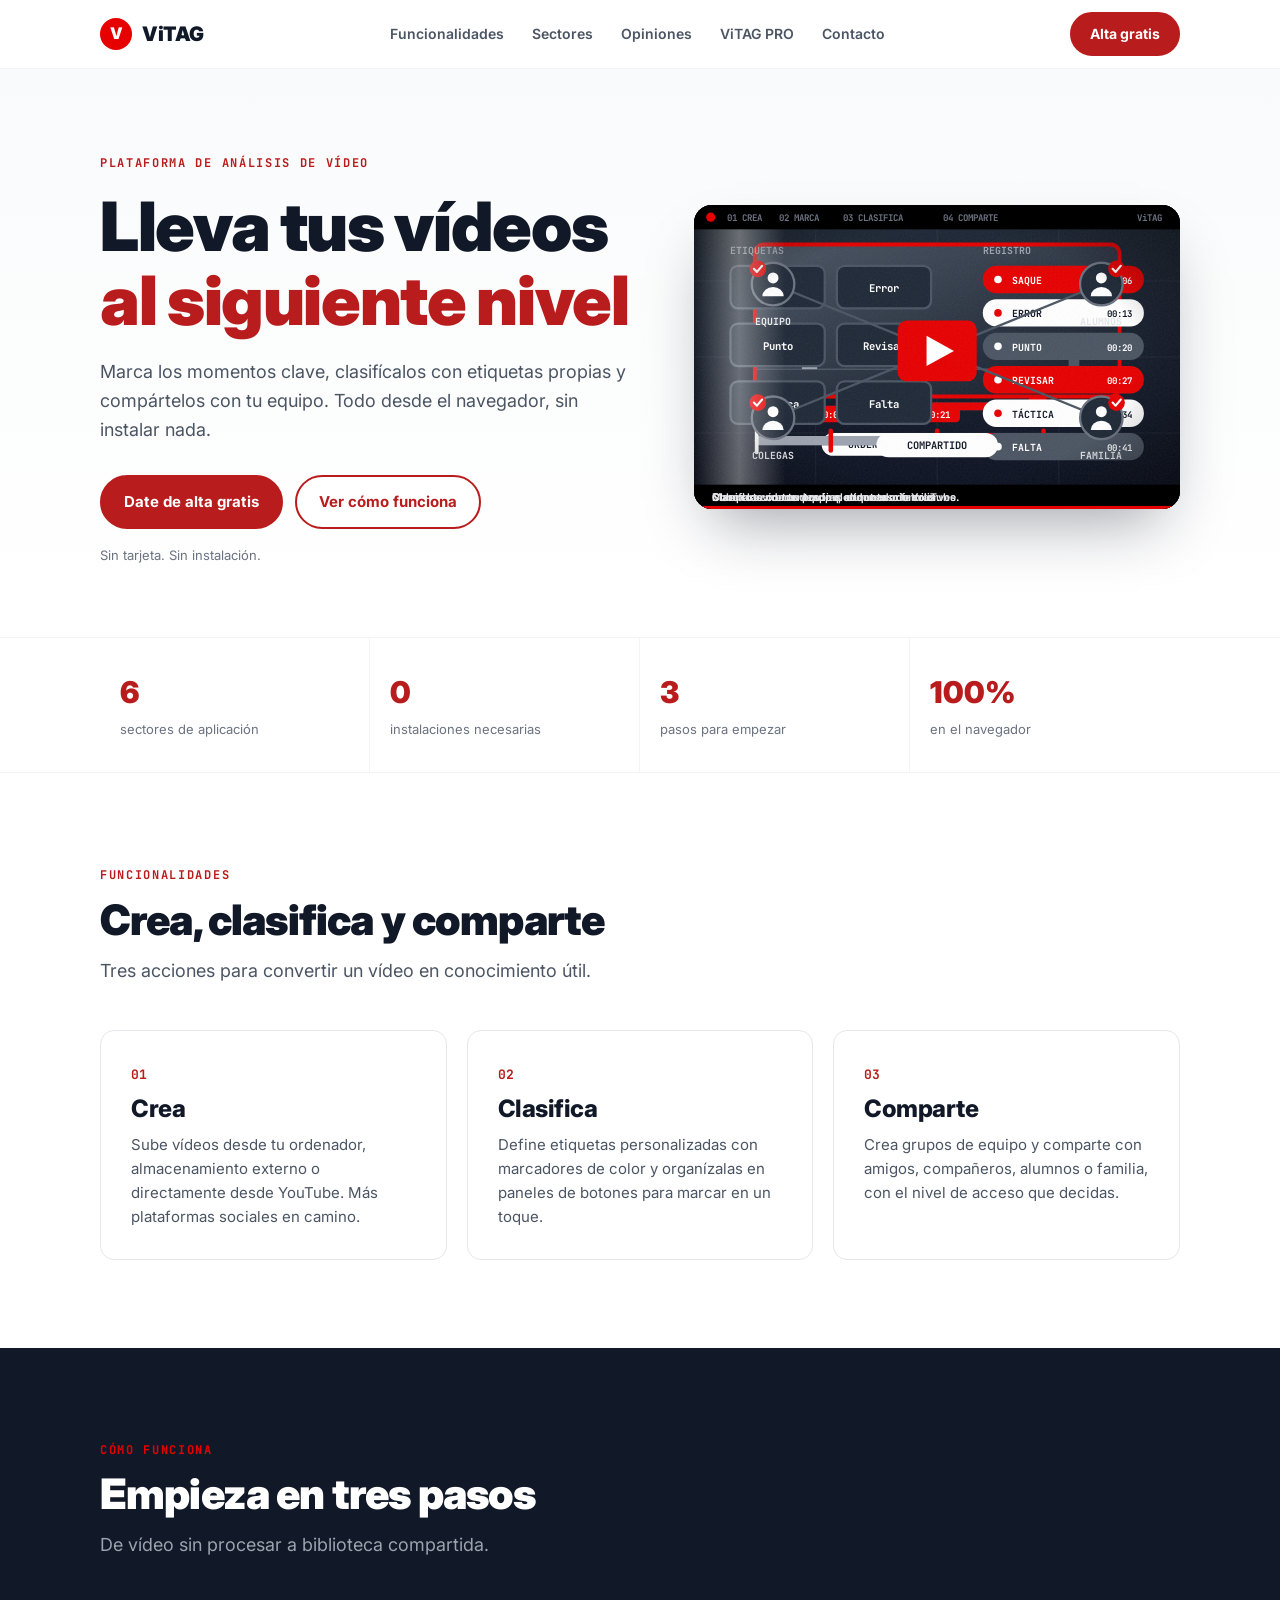
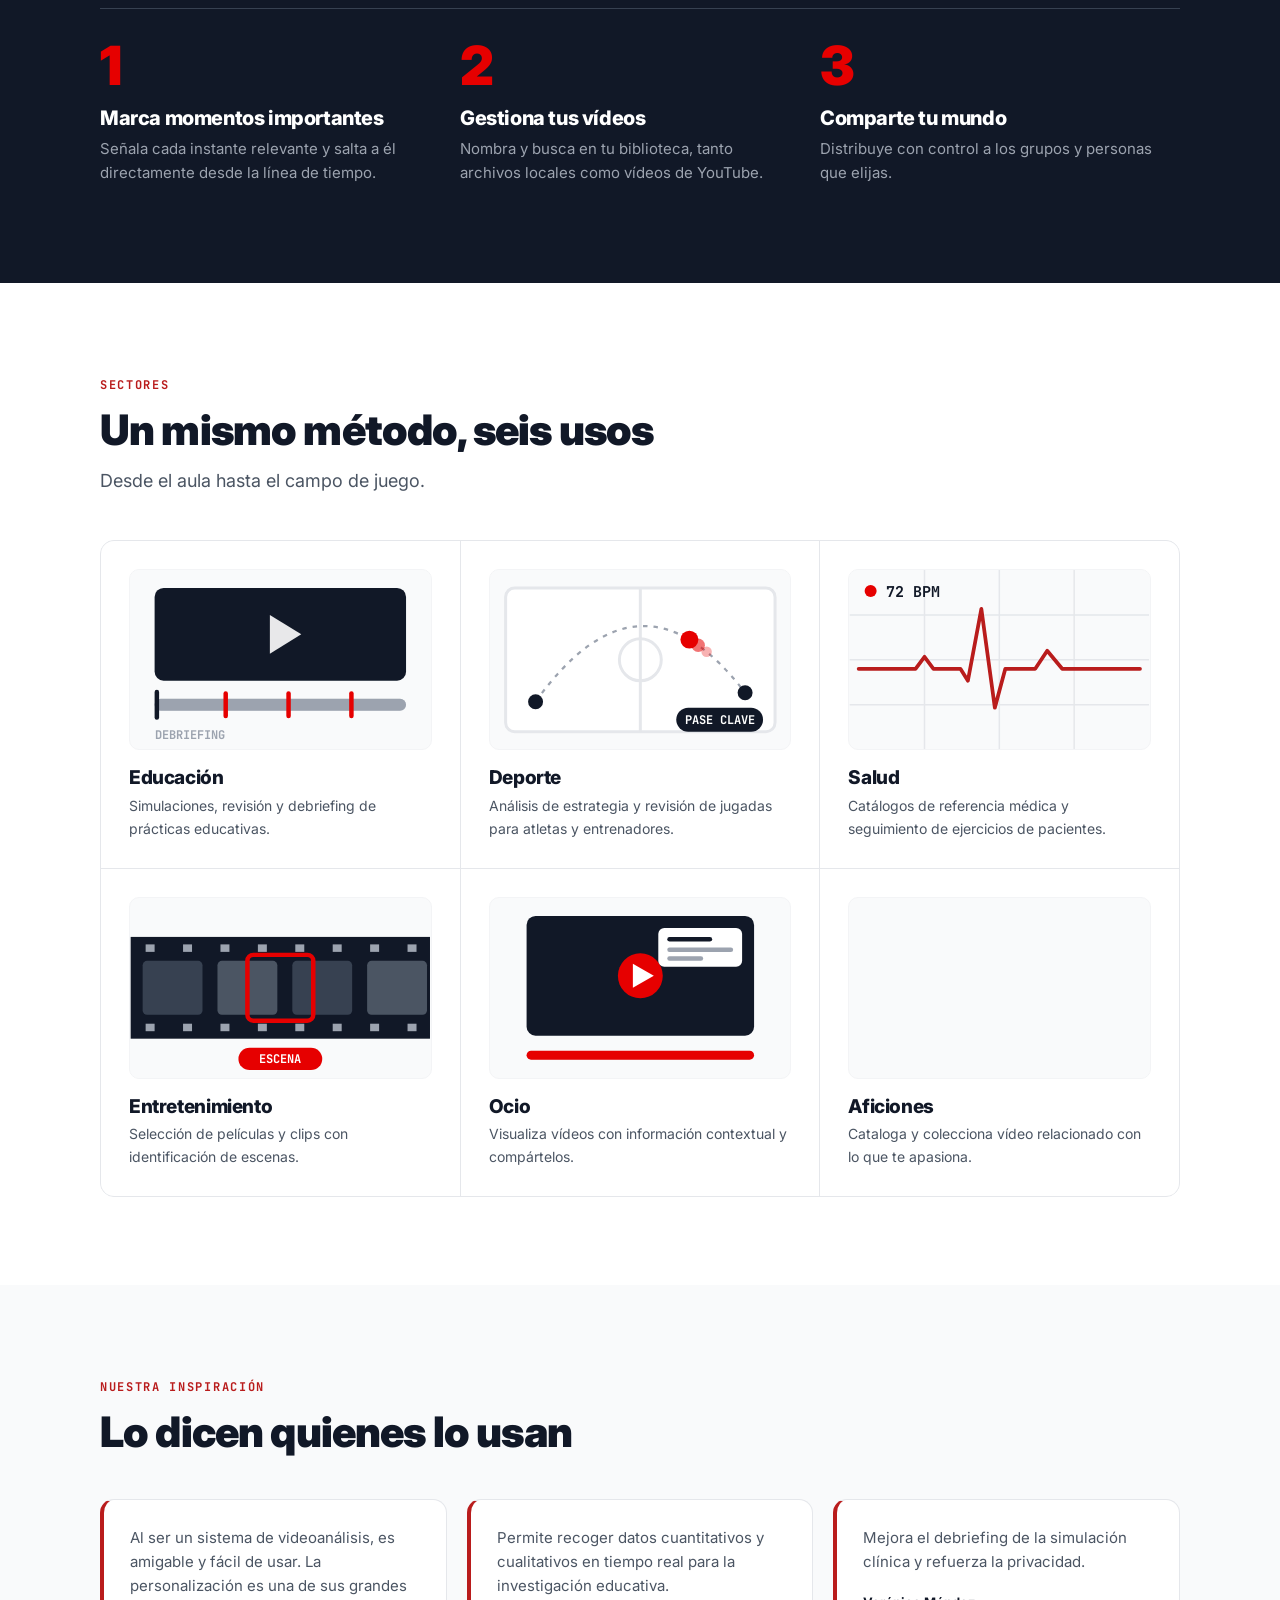
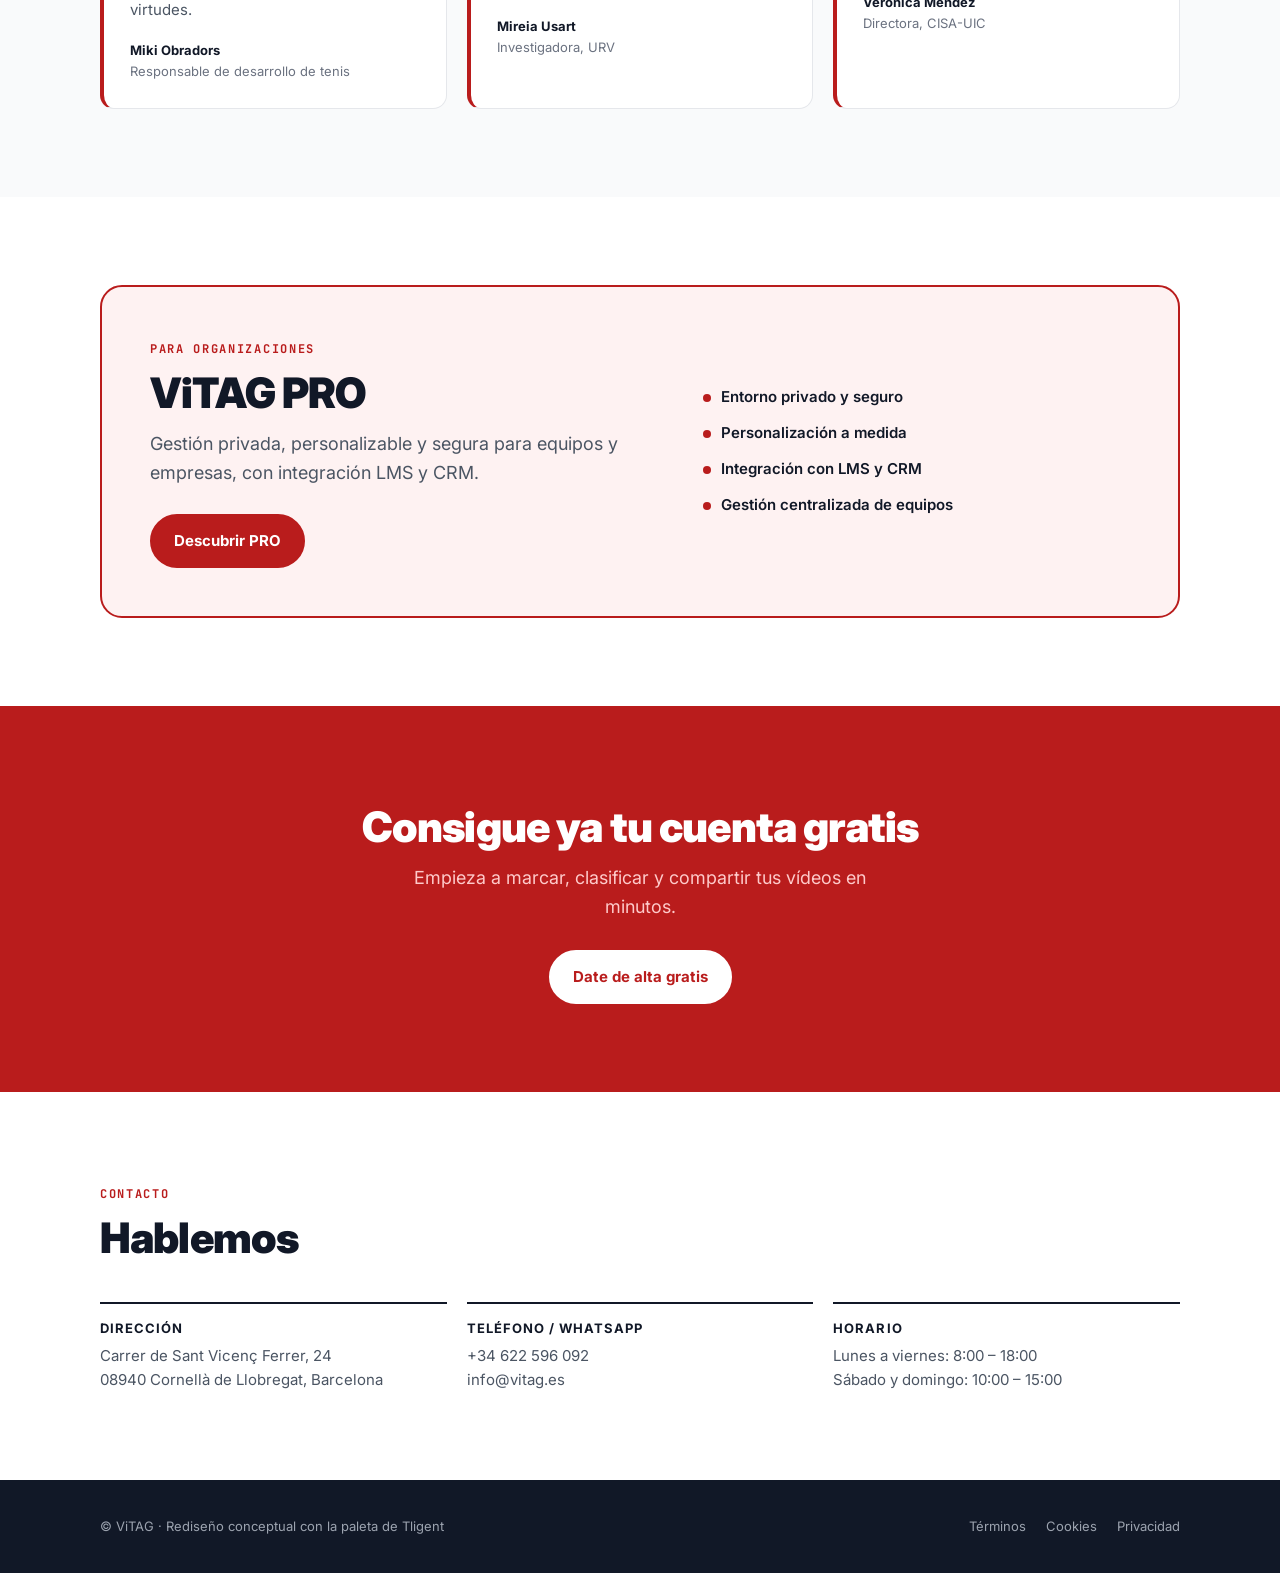
==== commit 09d84faf: "Replace hero mockup with a 28s cinematic animation Co-Authored-By: Claude Sonnet 5.5 <noreply@anthro" ====
--- a/docs/index.html
+++ b/docs/index.html
@@ -49,19 +49,80 @@
 .hero small{display:block;margin-top:16px;color:var(--g500);font-size:13px}
 @media(max-width:900px){.hero-grid{grid-template-columns:1fr}}
 
-/* Player mockup */
-.player{background:var(--ink);border-radius:18px;padding:14px;box-shadow:0 30px 60px -20px rgba(17,24,39,.35)}
-.screen{aspect-ratio:16/9;border-radius:10px;background:linear-gradient(135deg,#1f2937,#374151);position:relative;overflow:hidden;display:grid;place-items:center}
-.screen::before{content:"";position:absolute;inset:0;background:repeating-linear-gradient(90deg,transparent 0 59px,rgba(255,255,255,.04) 59px 60px)}
-.play{width:64px;height:64px;border-radius:50%;background:var(--red-bright);display:grid;place-items:center;position:relative}
-.play::after{content:"";border-left:18px solid #fff;border-top:11px solid transparent;border-bottom:11px solid transparent;margin-left:5px}
-.timeline{position:relative;height:34px;margin:14px 6px 6px;background:#374151;border-radius:6px}
-.timeline .prog{position:absolute;left:0;top:0;bottom:0;width:46%;background:#4B5563;border-radius:6px 0 0 6px}
-.mark{position:absolute;top:-6px;bottom:-6px;width:4px;border-radius:2px}
-.m1{left:12%;background:var(--red-bright)}.m2{left:31%;background:#fff}.m3{left:58%;background:var(--red-bright)}.m4{left:79%;background:var(--g400)}
-.tags{display:flex;flex-wrap:wrap;gap:8px;padding:10px 6px 4px}
-.tag{font-family:'JetBrains Mono',monospace;font-size:12px;padding:5px 11px;border-radius:999px;font-weight:700}
-.t-r{background:var(--red-bright);color:#fff}.t-w{background:#fff;color:var(--ink)}.t-g{background:#4B5563;color:#fff}
+/* Cinematic hero */
+.cine{border-radius:18px;overflow:hidden;background:#000;box-shadow:0 30px 60px -20px rgba(17,24,39,.4);line-height:0}
+.cine-svg{display:block;width:100%;height:auto;aspect-ratio:16/10}
+.cine-svg *{transform-box:fill-box;transform-origin:center}
+.cine-svg .sc{transform-box:view-box}
+.cine-svg .mono{font-family:'JetBrains Mono',monospace;font-weight:700}
+@media(prefers-reduced-motion:reduce){.cine-svg *{animation:none!important}.cine-svg .sc{opacity:0!important}.cine-svg .sc:nth-of-type(3){opacity:1!important}.cine-svg .cn-sw{opacity:0!important}.cine-svg [class*="cn-cp"]{opacity:0!important}.cine-svg .cn-cp2{opacity:1!important}.cine-svg [class*="cn-lb"]{fill:#6B7280!important}.cine-svg .cn-lb2{fill:#E60000!important}}
+.cn-sc0{animation:cn-sc0 28s linear infinite;}@keyframes cn-sc0{0%{opacity:0;transform:scale(1)}2.143%{opacity:1;transform:scale(1.01)}22.857%{opacity:1;transform:scale(1.045)}25%{opacity:0;transform:scale(1.05)}100%{opacity:0;transform:scale(1.05)}}
+.cn-sc1{animation:cn-sc1 28s linear infinite;}@keyframes cn-sc1{0%{opacity:0;transform:scale(1)}25%{opacity:0;transform:scale(1)}27.143%{opacity:1;transform:scale(1.01)}47.857%{opacity:1;transform:scale(1.045)}50%{opacity:0;transform:scale(1.05)}100%{opacity:0;transform:scale(1.05)}}
+.cn-sc2{animation:cn-sc2 28s linear infinite;}@keyframes cn-sc2{0%{opacity:0;transform:scale(1)}50%{opacity:0;transform:scale(1)}52.143%{opacity:1;transform:scale(1.01)}72.857%{opacity:1;transform:scale(1.045)}75%{opacity:0;transform:scale(1.05)}100%{opacity:0;transform:scale(1.05)}}
+.cn-sc3{animation:cn-sc3 28s linear infinite;}@keyframes cn-sc3{0%{opacity:0;transform:scale(1)}75%{opacity:0;transform:scale(1)}77.143%{opacity:1;transform:scale(1.01)}97.857%{opacity:1;transform:scale(1.045)}100%{opacity:0;transform:scale(1.05)}}
+.cn-lb0{animation:cn-lb0 28s linear infinite;}@keyframes cn-lb0{0%{fill:#6B7280}1.429%{fill:#E60000}23.571%{fill:#E60000}25%{fill:#6B7280}100%{fill:#6B7280}}
+.cn-lb1{animation:cn-lb1 28s linear infinite;}@keyframes cn-lb1{0%{fill:#6B7280}25%{fill:#6B7280}26.429%{fill:#E60000}48.571%{fill:#E60000}50%{fill:#6B7280}100%{fill:#6B7280}}
+.cn-lb2{animation:cn-lb2 28s linear infinite;}@keyframes cn-lb2{0%{fill:#6B7280}50%{fill:#6B7280}51.429%{fill:#E60000}73.571%{fill:#E60000}75%{fill:#6B7280}100%{fill:#6B7280}}
+.cn-lb3{animation:cn-lb3 28s linear infinite;}@keyframes cn-lb3{0%{fill:#6B7280}75%{fill:#6B7280}76.429%{fill:#E60000}98.571%{fill:#E60000}100%{fill:#6B7280}}
+.cn-cp0{animation:cn-cp0 28s linear infinite;}@keyframes cn-cp0{0%{opacity:0}3.214%{opacity:1}22.5%{opacity:1}24.643%{opacity:0}100%{opacity:0}}
+.cn-cp1{animation:cn-cp1 28s linear infinite;}@keyframes cn-cp1{0%{opacity:0}25.714%{opacity:0}28.214%{opacity:1}47.5%{opacity:1}49.643%{opacity:0}100%{opacity:0}}
+.cn-cp2{animation:cn-cp2 28s linear infinite;}@keyframes cn-cp2{0%{opacity:0}50.714%{opacity:0}53.214%{opacity:1}72.5%{opacity:1}74.643%{opacity:0}100%{opacity:0}}
+.cn-cp3{animation:cn-cp3 28s linear infinite;}@keyframes cn-cp3{0%{opacity:0}75.714%{opacity:0}78.214%{opacity:1}97.5%{opacity:1}100%{opacity:0}}
+.cn-pg{transform-origin:left!important;animation:cn-pg 28s linear infinite}@keyframes cn-pg{from{transform:scaleX(0)}to{transform:scaleX(1)}}
+.cn-sw{animation:cn-sw 28s linear infinite;}@keyframes cn-sw{0%{transform:translateX(-100px) skewX(-18deg);opacity:0}0.714%{opacity:.5}3.214%{transform:translateX(420px) skewX(-18deg);opacity:0}3.25%{transform:translateX(-100px) skewX(-18deg);opacity:0}25%{transform:translateX(-100px) skewX(-18deg);opacity:0}25.714%{opacity:.5}28.214%{transform:translateX(420px) skewX(-18deg);opacity:0}28.25%{transform:translateX(-100px) skewX(-18deg);opacity:0}50%{transform:translateX(-100px) skewX(-18deg);opacity:0}50.714%{opacity:.5}53.214%{transform:translateX(420px) skewX(-18deg);opacity:0}53.25%{transform:translateX(-100px) skewX(-18deg);opacity:0}75%{transform:translateX(-100px) skewX(-18deg);opacity:0}75.714%{opacity:.5}78.214%{transform:translateX(420px) skewX(-18deg);opacity:0}78.25%{transform:translateX(-100px) skewX(-18deg);opacity:0}100%{transform:translateX(-100px) skewX(-18deg);opacity:0}}
+.cn-s0card{animation:cn-s0card 28s cubic-bezier(.4,0,.2,1) infinite;}@keyframes cn-s0card{0%{opacity:0;transform:translateY(-70px)}1.071%{opacity:0;transform:translateY(-70px)}4.643%{opacity:1;transform:translateY(0)}100%{opacity:1;transform:translateY(0)}}
+.cn-s0trk{animation:cn-s0trk 28s cubic-bezier(.4,0,.2,1) infinite;}@keyframes cn-s0trk{0%{opacity:0}4.286%{opacity:0}5.714%{opacity:1}100%{opacity:1}}
+.cn-s0fill{animation:cn-s0fill 28s linear infinite;transform-origin:left!important}@keyframes cn-s0fill{0%{transform:scaleX(0)}5.714%{transform:scaleX(0)}13.571%{transform:scaleX(1)}100%{transform:scaleX(1)}}
+.cn-s0ok{animation:cn-s0ok 28s cubic-bezier(.34,1.56,.64,1) infinite;}@keyframes cn-s0ok{0%{opacity:0;transform:scale(0)}13.929%{opacity:0;transform:scale(0)}15.714%{opacity:1;transform:scale(1)}100%{opacity:1;transform:scale(1)}}
+.cn-s0c1{animation:cn-s0c1 28s cubic-bezier(.4,0,.2,1) infinite;}@keyframes cn-s0c1{0%{opacity:0;transform:translateY(8px)}15.714%{opacity:0;transform:translateY(8px)}17.5%{opacity:1;transform:translateY(0)}100%{opacity:1;transform:translateY(0)}}
+.cn-s0c2{animation:cn-s0c2 28s cubic-bezier(.4,0,.2,1) infinite;}@keyframes cn-s0c2{0%{opacity:0;transform:translateY(8px)}17.5%{opacity:0;transform:translateY(8px)}19.286%{opacity:1;transform:translateY(0)}100%{opacity:1;transform:translateY(0)}}
+.cn-s1a{animation:cn-s1a 28s ease-in-out infinite;}@keyframes cn-s1a{0%{transform:translateX(0)}26.786%{transform:translateX(0)}48.214%{transform:translateX(150px)}100%{transform:translateX(150px)}}
+.cn-s1b{animation:cn-s1b 28s ease-in-out infinite;}@keyframes cn-s1b{0%{transform:translateX(0)}26.786%{transform:translateX(0)}48.214%{transform:translateX(-120px)}100%{transform:translateX(-120px)}}
+.cn-s1f{animation:cn-s1f 28s linear infinite;}@keyframes cn-s1f{0%{opacity:0}31.25%{opacity:0}31.536%{opacity:1}33.393%{opacity:0}37.5%{opacity:0}37.786%{opacity:1}39.643%{opacity:0}43.75%{opacity:0}44.036%{opacity:1}45.893%{opacity:0}100%{opacity:0}}
+.cn-s1pg{animation:cn-s1pg 28s linear infinite;transform-origin:left!important}@keyframes cn-s1pg{0%{transform:scaleX(0)}26.786%{transform:scaleX(0)}48.214%{transform:scaleX(1)}100%{transform:scaleX(1)}}
+.cn-s1t0{animation:cn-s1t0 28s cubic-bezier(.34,1.56,.64,1) infinite;}@keyframes cn-s1t0{0%{opacity:0;transform:scaleY(0)}31.25%{opacity:0;transform:scaleY(0)}32.5%{opacity:1;transform:scaleY(1)}100%{opacity:1;transform:scaleY(1)}}
+.cn-s1l0{animation:cn-s1l0 28s cubic-bezier(.4,0,.2,1) infinite;}@keyframes cn-s1l0{0%{opacity:0;transform:translateY(5px)}31.25%{opacity:0;transform:translateY(5px)}33.036%{opacity:1;transform:translateY(0)}100%{opacity:1;transform:translateY(0)}}
+.cn-s1t1{animation:cn-s1t1 28s cubic-bezier(.34,1.56,.64,1) infinite;}@keyframes cn-s1t1{0%{opacity:0;transform:scaleY(0)}37.5%{opacity:0;transform:scaleY(0)}38.75%{opacity:1;transform:scaleY(1)}100%{opacity:1;transform:scaleY(1)}}
+.cn-s1l1{animation:cn-s1l1 28s cubic-bezier(.4,0,.2,1) infinite;}@keyframes cn-s1l1{0%{opacity:0;transform:translateY(5px)}37.5%{opacity:0;transform:translateY(5px)}39.286%{opacity:1;transform:translateY(0)}100%{opacity:1;transform:translateY(0)}}
+.cn-s1t2{animation:cn-s1t2 28s cubic-bezier(.34,1.56,.64,1) infinite;}@keyframes cn-s1t2{0%{opacity:0;transform:scaleY(0)}43.75%{opacity:0;transform:scaleY(0)}45%{opacity:1;transform:scaleY(1)}100%{opacity:1;transform:scaleY(1)}}
+.cn-s1l2{animation:cn-s1l2 28s cubic-bezier(.4,0,.2,1) infinite;}@keyframes cn-s1l2{0%{opacity:0;transform:translateY(5px)}43.75%{opacity:0;transform:translateY(5px)}45.536%{opacity:1;transform:translateY(0)}100%{opacity:1;transform:translateY(0)}}
+.cn-s1ph{animation:cn-s1ph 28s linear infinite;}@keyframes cn-s1ph{0%{transform:translateX(0)}26.786%{transform:translateX(0)}48.214%{transform:translateX(238px)}100%{transform:translateX(238px)}}
+.cn-s2b0{animation:cn-s2b0 28s cubic-bezier(.4,0,.2,1) infinite;}@keyframes cn-s2b0{0%{transform:scale(1)}52.821%{transform:scale(1)}53.286%{transform:scale(.92)}54.464%{transform:scale(1)}100%{transform:scale(1)}}
+.cn-s2r0{animation:cn-s2r0 28s linear infinite;}@keyframes cn-s2r0{0%{fill:#1f2937;stroke:#4B5563}52.821%{fill:#1f2937;stroke:#4B5563}53.286%{fill:#E60000;stroke:#E60000}55%{fill:#1f2937;stroke:#E60000}100%{fill:#1f2937;stroke:#E60000}}
+.cn-s2c0{animation:cn-s2c0 28s cubic-bezier(.4,0,.2,1) infinite;}@keyframes cn-s2c0{0%{opacity:0;transform:translateX(-18px)}54.286%{opacity:0;transform:translateX(-18px)}56.071%{opacity:1;transform:translateX(0)}100%{opacity:1;transform:translateX(0)}}
+.cn-s2b1{animation:cn-s2b1 28s cubic-bezier(.4,0,.2,1) infinite;}@keyframes cn-s2b1{0%{transform:scale(1)}55.857%{transform:scale(1)}56.321%{transform:scale(.92)}57.5%{transform:scale(1)}100%{transform:scale(1)}}
+.cn-s2r1{animation:cn-s2r1 28s linear infinite;}@keyframes cn-s2r1{0%{fill:#1f2937;stroke:#4B5563}55.857%{fill:#1f2937;stroke:#4B5563}56.321%{fill:#E60000;stroke:#E60000}58.036%{fill:#1f2937;stroke:#E60000}100%{fill:#1f2937;stroke:#E60000}}
+.cn-s2c1{animation:cn-s2c1 28s cubic-bezier(.4,0,.2,1) infinite;}@keyframes cn-s2c1{0%{opacity:0;transform:translateX(-18px)}57.321%{opacity:0;transform:translateX(-18px)}59.107%{opacity:1;transform:translateX(0)}100%{opacity:1;transform:translateX(0)}}
+.cn-s2b2{animation:cn-s2b2 28s cubic-bezier(.4,0,.2,1) infinite;}@keyframes cn-s2b2{0%{transform:scale(1)}58.893%{transform:scale(1)}59.357%{transform:scale(.92)}60.536%{transform:scale(1)}100%{transform:scale(1)}}
+.cn-s2r2{animation:cn-s2r2 28s linear infinite;}@keyframes cn-s2r2{0%{fill:#1f2937;stroke:#4B5563}58.893%{fill:#1f2937;stroke:#4B5563}59.357%{fill:#E60000;stroke:#E60000}61.071%{fill:#1f2937;stroke:#E60000}100%{fill:#1f2937;stroke:#E60000}}
+.cn-s2c2{animation:cn-s2c2 28s cubic-bezier(.4,0,.2,1) infinite;}@keyframes cn-s2c2{0%{opacity:0;transform:translateX(-18px)}60.357%{opacity:0;transform:translateX(-18px)}62.143%{opacity:1;transform:translateX(0)}100%{opacity:1;transform:translateX(0)}}
+.cn-s2b3{animation:cn-s2b3 28s cubic-bezier(.4,0,.2,1) infinite;}@keyframes cn-s2b3{0%{transform:scale(1)}61.929%{transform:scale(1)}62.393%{transform:scale(.92)}63.571%{transform:scale(1)}100%{transform:scale(1)}}
+.cn-s2r3{animation:cn-s2r3 28s linear infinite;}@keyframes cn-s2r3{0%{fill:#1f2937;stroke:#4B5563}61.929%{fill:#1f2937;stroke:#4B5563}62.393%{fill:#E60000;stroke:#E60000}64.107%{fill:#1f2937;stroke:#E60000}100%{fill:#1f2937;stroke:#E60000}}
+.cn-s2c3{animation:cn-s2c3 28s cubic-bezier(.4,0,.2,1) infinite;}@keyframes cn-s2c3{0%{opacity:0;transform:translateX(-18px)}63.393%{opacity:0;transform:translateX(-18px)}65.179%{opacity:1;transform:translateX(0)}100%{opacity:1;transform:translateX(0)}}
+.cn-s2b4{animation:cn-s2b4 28s cubic-bezier(.4,0,.2,1) infinite;}@keyframes cn-s2b4{0%{transform:scale(1)}64.964%{transform:scale(1)}65.429%{transform:scale(.92)}66.607%{transform:scale(1)}100%{transform:scale(1)}}
+.cn-s2r4{animation:cn-s2r4 28s linear infinite;}@keyframes cn-s2r4{0%{fill:#1f2937;stroke:#4B5563}64.964%{fill:#1f2937;stroke:#4B5563}65.429%{fill:#E60000;stroke:#E60000}67.143%{fill:#1f2937;stroke:#E60000}100%{fill:#1f2937;stroke:#E60000}}
+.cn-s2c4{animation:cn-s2c4 28s cubic-bezier(.4,0,.2,1) infinite;}@keyframes cn-s2c4{0%{opacity:0;transform:translateX(-18px)}66.429%{opacity:0;transform:translateX(-18px)}68.214%{opacity:1;transform:translateX(0)}100%{opacity:1;transform:translateX(0)}}
+.cn-s2b5{animation:cn-s2b5 28s cubic-bezier(.4,0,.2,1) infinite;}@keyframes cn-s2b5{0%{transform:scale(1)}68%{transform:scale(1)}68.464%{transform:scale(.92)}69.643%{transform:scale(1)}100%{transform:scale(1)}}
+.cn-s2r5{animation:cn-s2r5 28s linear infinite;}@keyframes cn-s2r5{0%{fill:#1f2937;stroke:#4B5563}68%{fill:#1f2937;stroke:#4B5563}68.464%{fill:#E60000;stroke:#E60000}70.179%{fill:#1f2937;stroke:#E60000}100%{fill:#1f2937;stroke:#E60000}}
+.cn-s2c5{animation:cn-s2c5 28s cubic-bezier(.4,0,.2,1) infinite;}@keyframes cn-s2c5{0%{opacity:0;transform:translateX(-18px)}69.464%{opacity:0;transform:translateX(-18px)}71.25%{opacity:1;transform:translateX(0)}100%{opacity:1;transform:translateX(0)}}
+.cn-s3ln0{animation:cn-s3ln0 28s linear infinite;stroke-dasharray:100;}@keyframes cn-s3ln0{0%{stroke-dashoffset:100}77.857%{stroke-dashoffset:100}80.357%{stroke-dashoffset:0}100%{stroke-dashoffset:0}}
+.cn-s3ln1{animation:cn-s3ln1 28s linear infinite;stroke-dasharray:100;}@keyframes cn-s3ln1{0%{stroke-dashoffset:100}79.643%{stroke-dashoffset:100}82.143%{stroke-dashoffset:0}100%{stroke-dashoffset:0}}
+.cn-s3ln2{animation:cn-s3ln2 28s linear infinite;stroke-dasharray:100;}@keyframes cn-s3ln2{0%{stroke-dashoffset:100}81.429%{stroke-dashoffset:100}83.929%{stroke-dashoffset:0}100%{stroke-dashoffset:0}}
+.cn-s3ln3{animation:cn-s3ln3 28s linear infinite;stroke-dasharray:100;}@keyframes cn-s3ln3{0%{stroke-dashoffset:100}83.214%{stroke-dashoffset:100}85.714%{stroke-dashoffset:0}100%{stroke-dashoffset:0}}
+.cn-s3nd0{animation:cn-s3nd0 28s cubic-bezier(.34,1.56,.64,1) infinite;}@keyframes cn-s3nd0{0%{opacity:0;transform:scale(.4)}79.643%{opacity:0;transform:scale(.4)}81.429%{opacity:1;transform:scale(1)}100%{opacity:1;transform:scale(1)}}
+.cn-s3p0{animation:cn-s3p0 28s linear infinite;}@keyframes cn-s3p0{0%{opacity:0;transform:translate(0,0)}80.357%{opacity:1;transform:translate(0,0)}82.5%{opacity:1;transform:translate(-108px,-44px)}82.679%{opacity:0;transform:translate(-108px,-44px)}100%{opacity:0;transform:translate(-108px,-44px)}}
+.cn-s3ok0{animation:cn-s3ok0 28s cubic-bezier(.34,1.56,.64,1) infinite;}@keyframes cn-s3ok0{0%{opacity:0;transform:scale(0)}82.5%{opacity:0;transform:scale(0)}83.929%{opacity:1;transform:scale(1)}100%{opacity:1;transform:scale(1)}}
+.cn-s3nd1{animation:cn-s3nd1 28s cubic-bezier(.34,1.56,.64,1) infinite;}@keyframes cn-s3nd1{0%{opacity:0;transform:scale(.4)}81.429%{opacity:0;transform:scale(.4)}83.214%{opacity:1;transform:scale(1)}100%{opacity:1;transform:scale(1)}}
+.cn-s3p1{animation:cn-s3p1 28s linear infinite;}@keyframes cn-s3p1{0%{opacity:0;transform:translate(0,0)}82.143%{opacity:1;transform:translate(0,0)}84.286%{opacity:1;transform:translate(108px,-44px)}84.464%{opacity:0;transform:translate(108px,-44px)}100%{opacity:0;transform:translate(108px,-44px)}}
+.cn-s3ok1{animation:cn-s3ok1 28s cubic-bezier(.34,1.56,.64,1) infinite;}@keyframes cn-s3ok1{0%{opacity:0;transform:scale(0)}84.286%{opacity:0;transform:scale(0)}85.714%{opacity:1;transform:scale(1)}100%{opacity:1;transform:scale(1)}}
+.cn-s3nd2{animation:cn-s3nd2 28s cubic-bezier(.34,1.56,.64,1) infinite;}@keyframes cn-s3nd2{0%{opacity:0;transform:scale(.4)}83.214%{opacity:0;transform:scale(.4)}85%{opacity:1;transform:scale(1)}100%{opacity:1;transform:scale(1)}}
+.cn-s3p2{animation:cn-s3p2 28s linear infinite;}@keyframes cn-s3p2{0%{opacity:0;transform:translate(0,0)}83.929%{opacity:1;transform:translate(0,0)}86.071%{opacity:1;transform:translate(-108px,44px)}86.25%{opacity:0;transform:translate(-108px,44px)}100%{opacity:0;transform:translate(-108px,44px)}}
+.cn-s3ok2{animation:cn-s3ok2 28s cubic-bezier(.34,1.56,.64,1) infinite;}@keyframes cn-s3ok2{0%{opacity:0;transform:scale(0)}86.071%{opacity:0;transform:scale(0)}87.5%{opacity:1;transform:scale(1)}100%{opacity:1;transform:scale(1)}}
+.cn-s3nd3{animation:cn-s3nd3 28s cubic-bezier(.34,1.56,.64,1) infinite;}@keyframes cn-s3nd3{0%{opacity:0;transform:scale(.4)}85%{opacity:0;transform:scale(.4)}86.786%{opacity:1;transform:scale(1)}100%{opacity:1;transform:scale(1)}}
+.cn-s3p3{animation:cn-s3p3 28s linear infinite;}@keyframes cn-s3p3{0%{opacity:0;transform:translate(0,0)}85.714%{opacity:1;transform:translate(0,0)}87.857%{opacity:1;transform:translate(108px,44px)}88.036%{opacity:0;transform:translate(108px,44px)}100%{opacity:0;transform:translate(108px,44px)}}
+.cn-s3ok3{animation:cn-s3ok3 28s cubic-bezier(.34,1.56,.64,1) infinite;}@keyframes cn-s3ok3{0%{opacity:0;transform:scale(0)}87.857%{opacity:0;transform:scale(0)}89.286%{opacity:1;transform:scale(1)}100%{opacity:1;transform:scale(1)}}
+.cn-s3ctr{animation:cn-s3ctr 28s cubic-bezier(.34,1.56,.64,1) infinite;}@keyframes cn-s3ctr{0%{opacity:0;transform:scale(.6)}76.071%{opacity:0;transform:scale(.6)}78.214%{opacity:1;transform:scale(1)}100%{opacity:1;transform:scale(1)}}
+.cn-s3pill{animation:cn-s3pill 28s cubic-bezier(.4,0,.2,1) infinite;}@keyframes cn-s3pill{0%{opacity:0;transform:translateY(8px)}92.857%{opacity:0;transform:translateY(8px)}94.643%{opacity:1;transform:translateY(0)}100%{opacity:1;transform:translateY(0)}}
 
 /* Stats */
 .stats{border-top:1px solid var(--g100);border-bottom:1px solid var(--g100);padding:0}
@@ -196,11 +257,27 @@
       </div>
       <small>Sin tarjeta. Sin instalación.</small>
     </div>
-    <div class="player" aria-hidden="true">
-      <div class="screen"><div class="play"></div></div>
-      <div class="timeline"><div class="prog"></div><span class="mark m1"></span><span class="mark m2"></span><span class="mark m3"></span><span class="mark m4"></span></div>
-      <div class="tags"><span class="tag t-r">Saque</span><span class="tag t-w">Error</span><span class="tag t-r">Punto</span><span class="tag t-g">Revisar</span></div>
-    </div>
+    <div class="cine"><svg class="cine-svg" viewBox="0 0 320 200" role="img" aria-label="Animación: en cuatro pasos, ViTAG crea, marca, clasifica y comparte un vídeo">
+<defs>
+<linearGradient id="cn-bg" x1="0" y1="0" x2="0" y2="1"><stop offset="0" stop-color="#1f2937"/><stop offset="1" stop-color="#0b1020"/></linearGradient>
+<linearGradient id="cn-vid" x1="0" y1="0" x2="1" y2="1"><stop offset="0" stop-color="#4B5563"/><stop offset="1" stop-color="#111827"/></linearGradient>
+<radialGradient id="cn-vig" cx=".5" cy=".5" r=".75"><stop offset=".55" stop-color="#000" stop-opacity="0"/><stop offset="1" stop-color="#000" stop-opacity=".6"/></radialGradient>
+<linearGradient id="cn-swg" x1="0" y1="0" x2="1" y2="0"><stop offset="0" stop-color="#fff" stop-opacity="0"/><stop offset=".5" stop-color="#fff" stop-opacity=".35"/><stop offset="1" stop-color="#fff" stop-opacity="0"/></linearGradient>
+<filter id="cn-grain"><feTurbulence type="fractalNoise" baseFrequency=".9" numOctaves="2" stitchTiles="stitch"/><feColorMatrix type="saturate" values="0"/></filter>
+</defs>
+<rect width="320" height="200" fill="url(#cn-bg)"/>
+<g stroke="#ffffff" stroke-opacity=".04"><path d="M0 50H320M0 100H320M0 150H320M80 0V200M160 0V200M240 0V200"/></g>
+<g class="cn-sc0 sc"><g class="cn-s0card"><rect x="110" y="44" width="100" height="62" rx="6" fill="#1f2937" stroke="#4B5563" stroke-width="1.5"/><polygon points="150,62 150,86 172,74" fill="#fff" opacity=".92"/><text class="mono " x="160" y="120" font-size="7" fill="#9CA3AF" text-anchor="middle" >clase_05.mp4</text></g><rect class="cn-s0trk" x="110" y="130" width="100" height="5" rx="2.5" fill="#374151"/><rect class="cn-s0fill" x="110" y="130" width="100" height="5" rx="2.5" fill="#E60000"/><g class="cn-s0ok"><circle cx="226" cy="132.5" r="7.5" fill="#E60000"/><path d="M222.5 132.5l3 3 5-6" fill="none" stroke="#fff" stroke-width="1.8" stroke-linecap="round" stroke-linejoin="round"/></g><g class="cn-s0c1"><rect x="84" y="150" width="70" height="15" rx="7.5" fill="#fff"/><text class="mono " x="119" y="160.2" font-size="6.5" fill="#111827" text-anchor="middle" >ORDENADOR</text></g><g class="cn-s0c2"><rect x="166" y="150" width="70" height="15" rx="7.5" fill="#E60000"/><text class="mono " x="201" y="160.2" font-size="6.5" fill="#fff" text-anchor="middle" >YOUTUBE</text></g></g><g class="cn-sc1 sc"><rect x="40" y="26" width="240" height="100" rx="6" fill="url(#cn-vid)"/><line x1="40" y1="108" x2="280" y2="108" stroke="#4B5563" stroke-width="1"/><g class="cn-s1a"><circle cx="76" cy="92" r="10" fill="#9CA3AF"/><rect x="71" y="100" width="10" height="8" fill="#9CA3AF"/></g><g class="cn-s1b"><circle cx="250" cy="96" r="7" fill="#4B5563"/><rect x="246.5" y="101" width="7" height="7" fill="#4B5563"/></g><rect class="cn-s1f" x="40" y="26" width="240" height="100" rx="6" fill="none" stroke="#E60000" stroke-width="2.5"/><rect x="40" y="152" width="240" height="6" rx="3" fill="#374151"/><rect class="cn-s1pg" x="40" y="152" width="240" height="6" rx="3" fill="#9CA3AF"/><rect class="cn-s1t0" x="88.5" y="147" width="3" height="16" rx="1.5" fill="#E60000"/><g class="cn-s1l0"><rect x="75" y="132" width="30" height="11" rx="3" fill="#E60000"/><text class="mono " x="90" y="140" font-size="6" fill="#fff" text-anchor="middle" >00:08</text></g><rect class="cn-s1t1" x="158.5" y="147" width="3" height="16" rx="1.5" fill="#E60000"/><g class="cn-s1l1"><rect x="145" y="132" width="30" height="11" rx="3" fill="#E60000"/><text class="mono " x="160" y="140" font-size="6" fill="#fff" text-anchor="middle" >00:21</text></g><rect class="cn-s1t2" x="228.5" y="147" width="3" height="16" rx="1.5" fill="#E60000"/><g class="cn-s1l2"><rect x="215" y="132" width="30" height="11" rx="3" fill="#E60000"/><text class="mono " x="230" y="140" font-size="6" fill="#fff" text-anchor="middle" >00:34</text></g><rect class="cn-s1ph" x="40" y="146" width="2.5" height="18" rx="1.2" fill="#fff"/></g><g class="cn-sc2 sc"><text class="mono " x="24" y="32" font-size="6.5" fill="#9CA3AF" text-anchor="start" >ETIQUETAS</text><text class="mono " x="190" y="32" font-size="6.5" fill="#9CA3AF" text-anchor="start" >REGISTRO</text><g class="cn-s2b0"><rect class="cn-s2r0" x="24" y="40" width="62" height="28" rx="5" fill="#1f2937" stroke="#4B5563" stroke-width="1.5"/><text class="mono " x="55" y="57.5" font-size="7" fill="#fff" text-anchor="middle" >Saque</text></g><g class="cn-s2c0"><rect x="190" y="40" width="106" height="18" rx="9" fill="#E60000"/><circle cx="200" cy="49" r="2.5" fill="#fff"/><text class="mono " x="209" y="52" font-size="6.5" fill="#fff" text-anchor="start" >SAQUE</text><text class="mono " x="288" y="52" font-size="6" fill="#fff" text-anchor="end" >00:06</text></g><g class="cn-s2b1"><rect class="cn-s2r1" x="94" y="40" width="62" height="28" rx="5" fill="#1f2937" stroke="#4B5563" stroke-width="1.5"/><text class="mono " x="125" y="57.5" font-size="7" fill="#fff" text-anchor="middle" >Error</text></g><g class="cn-s2c1"><rect x="190" y="62" width="106" height="18" rx="9" fill="#fff"/><circle cx="200" cy="71" r="2.5" fill="#E60000"/><text class="mono " x="209" y="74" font-size="6.5" fill="#111827" text-anchor="start" >ERROR</text><text class="mono " x="288" y="74" font-size="6" fill="#111827" text-anchor="end" >00:13</text></g><g class="cn-s2b2"><rect class="cn-s2r2" x="24" y="78" width="62" height="28" rx="5" fill="#1f2937" stroke="#4B5563" stroke-width="1.5"/><text class="mono " x="55" y="95.5" font-size="7" fill="#fff" text-anchor="middle" >Punto</text></g><g class="cn-s2c2"><rect x="190" y="84" width="106" height="18" rx="9" fill="#4B5563"/><circle cx="200" cy="93" r="2.5" fill="#fff"/><text class="mono " x="209" y="96" font-size="6.5" fill="#fff" text-anchor="start" >PUNTO</text><text class="mono " x="288" y="96" font-size="6" fill="#fff" text-anchor="end" >00:20</text></g><g class="cn-s2b3"><rect class="cn-s2r3" x="94" y="78" width="62" height="28" rx="5" fill="#1f2937" stroke="#4B5563" stroke-width="1.5"/><text class="mono " x="125" y="95.5" font-size="7" fill="#fff" text-anchor="middle" >Revisar</text></g><g class="cn-s2c3"><rect x="190" y="106" width="106" height="18" rx="9" fill="#E60000"/><circle cx="200" cy="115" r="2.5" fill="#fff"/><text class="mono " x="209" y="118" font-size="6.5" fill="#fff" text-anchor="start" >REVISAR</text><text class="mono " x="288" y="118" font-size="6" fill="#fff" text-anchor="end" >00:27</text></g><g class="cn-s2b4"><rect class="cn-s2r4" x="24" y="116" width="62" height="28" rx="5" fill="#1f2937" stroke="#4B5563" stroke-width="1.5"/><text class="mono " x="55" y="133.5" font-size="7" fill="#fff" text-anchor="middle" >Táctica</text></g><g class="cn-s2c4"><rect x="190" y="128" width="106" height="18" rx="9" fill="#fff"/><circle cx="200" cy="137" r="2.5" fill="#E60000"/><text class="mono " x="209" y="140" font-size="6.5" fill="#111827" text-anchor="start" >TÁCTICA</text><text class="mono " x="288" y="140" font-size="6" fill="#111827" text-anchor="end" >00:34</text></g><g class="cn-s2b5"><rect class="cn-s2r5" x="94" y="116" width="62" height="28" rx="5" fill="#1f2937" stroke="#4B5563" stroke-width="1.5"/><text class="mono " x="125" y="133.5" font-size="7" fill="#fff" text-anchor="middle" >Falta</text></g><g class="cn-s2c5"><rect x="190" y="150" width="106" height="18" rx="9" fill="#4B5563"/><circle cx="200" cy="159" r="2.5" fill="#fff"/><text class="mono " x="209" y="162" font-size="6.5" fill="#fff" text-anchor="start" >FALTA</text><text class="mono " x="288" y="162" font-size="6" fill="#fff" text-anchor="end" >00:41</text></g></g><g class="cn-sc3 sc"><path class="cn-s3ln0" pathLength="100" d="M160 96 L52 52" stroke="#4B5563" stroke-width="1.5" fill="none"/><path class="cn-s3ln1" pathLength="100" d="M160 96 L268 52" stroke="#4B5563" stroke-width="1.5" fill="none"/><path class="cn-s3ln2" pathLength="100" d="M160 96 L52 140" stroke="#4B5563" stroke-width="1.5" fill="none"/><path class="cn-s3ln3" pathLength="100" d="M160 96 L268 140" stroke="#4B5563" stroke-width="1.5" fill="none"/><g class="cn-s3nd0"><circle cx="52" cy="52" r="14" fill="#1f2937" stroke="#6B7280" stroke-width="1.5"/><circle cx="52" cy="48" r="3.6" fill="#fff"/><path d="M45 60 a7 6 0 0 1 14 0z" fill="#fff"/><text class="mono " x="52" y="79" font-size="6.5" fill="#E5E7EB" text-anchor="middle" >EQUIPO</text></g><circle class="cn-s3p0" cx="160" cy="96" r="3.2" fill="#fff"/><g class="cn-s3ok0"><circle cx="42" cy="42" r="5.5" fill="#E60000"/><path d="M39.4 42l2 2 3.4-4" fill="none" stroke="#fff" stroke-width="1.4" stroke-linecap="round" stroke-linejoin="round"/></g><g class="cn-s3nd1"><circle cx="268" cy="52" r="14" fill="#1f2937" stroke="#6B7280" stroke-width="1.5"/><circle cx="268" cy="48" r="3.6" fill="#fff"/><path d="M261 60 a7 6 0 0 1 14 0z" fill="#fff"/><text class="mono " x="268" y="79" font-size="6.5" fill="#E5E7EB" text-anchor="middle" >ALUMNOS</text></g><circle class="cn-s3p1" cx="160" cy="96" r="3.2" fill="#fff"/><g class="cn-s3ok1"><circle cx="278" cy="42" r="5.5" fill="#E60000"/><path d="M275.4 42l2 2 3.4-4" fill="none" stroke="#fff" stroke-width="1.4" stroke-linecap="round" stroke-linejoin="round"/></g><g class="cn-s3nd2"><circle cx="52" cy="140" r="14" fill="#1f2937" stroke="#6B7280" stroke-width="1.5"/><circle cx="52" cy="136" r="3.6" fill="#fff"/><path d="M45 148 a7 6 0 0 1 14 0z" fill="#fff"/><text class="mono " x="52" y="167" font-size="6.5" fill="#E5E7EB" text-anchor="middle" >COLEGAS</text></g><circle class="cn-s3p2" cx="160" cy="96" r="3.2" fill="#fff"/><g class="cn-s3ok2"><circle cx="42" cy="130" r="5.5" fill="#E60000"/><path d="M39.4 130l2 2 3.4-4" fill="none" stroke="#fff" stroke-width="1.4" stroke-linecap="round" stroke-linejoin="round"/></g><g class="cn-s3nd3"><circle cx="268" cy="140" r="14" fill="#1f2937" stroke="#6B7280" stroke-width="1.5"/><circle cx="268" cy="136" r="3.6" fill="#fff"/><path d="M261 148 a7 6 0 0 1 14 0z" fill="#fff"/><text class="mono " x="268" y="167" font-size="6.5" fill="#E5E7EB" text-anchor="middle" >FAMILIA</text></g><circle class="cn-s3p3" cx="160" cy="96" r="3.2" fill="#fff"/><g class="cn-s3ok3"><circle cx="278" cy="130" r="5.5" fill="#E60000"/><path d="M275.4 130l2 2 3.4-4" fill="none" stroke="#fff" stroke-width="1.4" stroke-linecap="round" stroke-linejoin="round"/></g><g class="cn-s3ctr"><rect x="134" y="76" width="52" height="40" rx="6" fill="#E60000"/><polygon points="153,86 153,106 171,96" fill="#fff"/></g><g class="cn-s3pill"><rect x="120" y="150" width="80" height="16" rx="8" fill="#fff"/><text class="mono " x="160" y="160.5" font-size="6.8" fill="#111827" text-anchor="middle" >COMPARTIDO</text></g></g>
+<rect width="320" height="200" fill="url(#cn-vig)"/>
+<rect width="320" height="200" filter="url(#cn-grain)" opacity=".07"/>
+<rect class="cn-sw" x="0" y="0" width="60" height="200" fill="url(#cn-swg)"/>
+<rect x="0" y="0" width="320" height="16" fill="#000"/><rect x="0" y="184" width="320" height="16" fill="#000"/>
+<circle cx="11" cy="8" r="3" fill="#E60000"/>
+<text class="mono cn-lb0" x="22" y="10.3" font-size="6" fill="#6B7280">01 CREA</text><text class="mono cn-lb1" x="56" y="10.3" font-size="6" fill="#6B7280">02 MARCA</text><text class="mono cn-lb2" x="98" y="10.3" font-size="6" fill="#6B7280">03 CLASIFICA</text><text class="mono cn-lb3" x="164" y="10.3" font-size="6" fill="#6B7280">04 COMPARTE</text>
+<text class="mono" x="308" y="10.3" font-size="6" fill="#6B7280" text-anchor="end">ViTAG</text>
+<text class="cn-cp0" x="12" y="195" font-size="7" fill="#E5E7EB" font-family="Inter,sans-serif" font-weight="600">Sube tus vídeos desde el ordenador o YouTube.</text><text class="cn-cp1" x="12" y="195" font-size="7" fill="#E5E7EB" font-family="Inter,sans-serif" font-weight="600">Marca los momentos importantes mientras ves.</text><text class="cn-cp2" x="12" y="195" font-size="7" fill="#E5E7EB" font-family="Inter,sans-serif" font-weight="600">Clasifica con tus propias etiquetas de color.</text><text class="cn-cp3" x="12" y="195" font-size="7" fill="#E5E7EB" font-family="Inter,sans-serif" font-weight="600">Comparte con tu equipo, alumnos o familia.</text>
+<rect class="cn-pg" x="0" y="198" width="320" height="2" fill="#E60000"/>
+</svg></div>
   </div>
 </section>
 
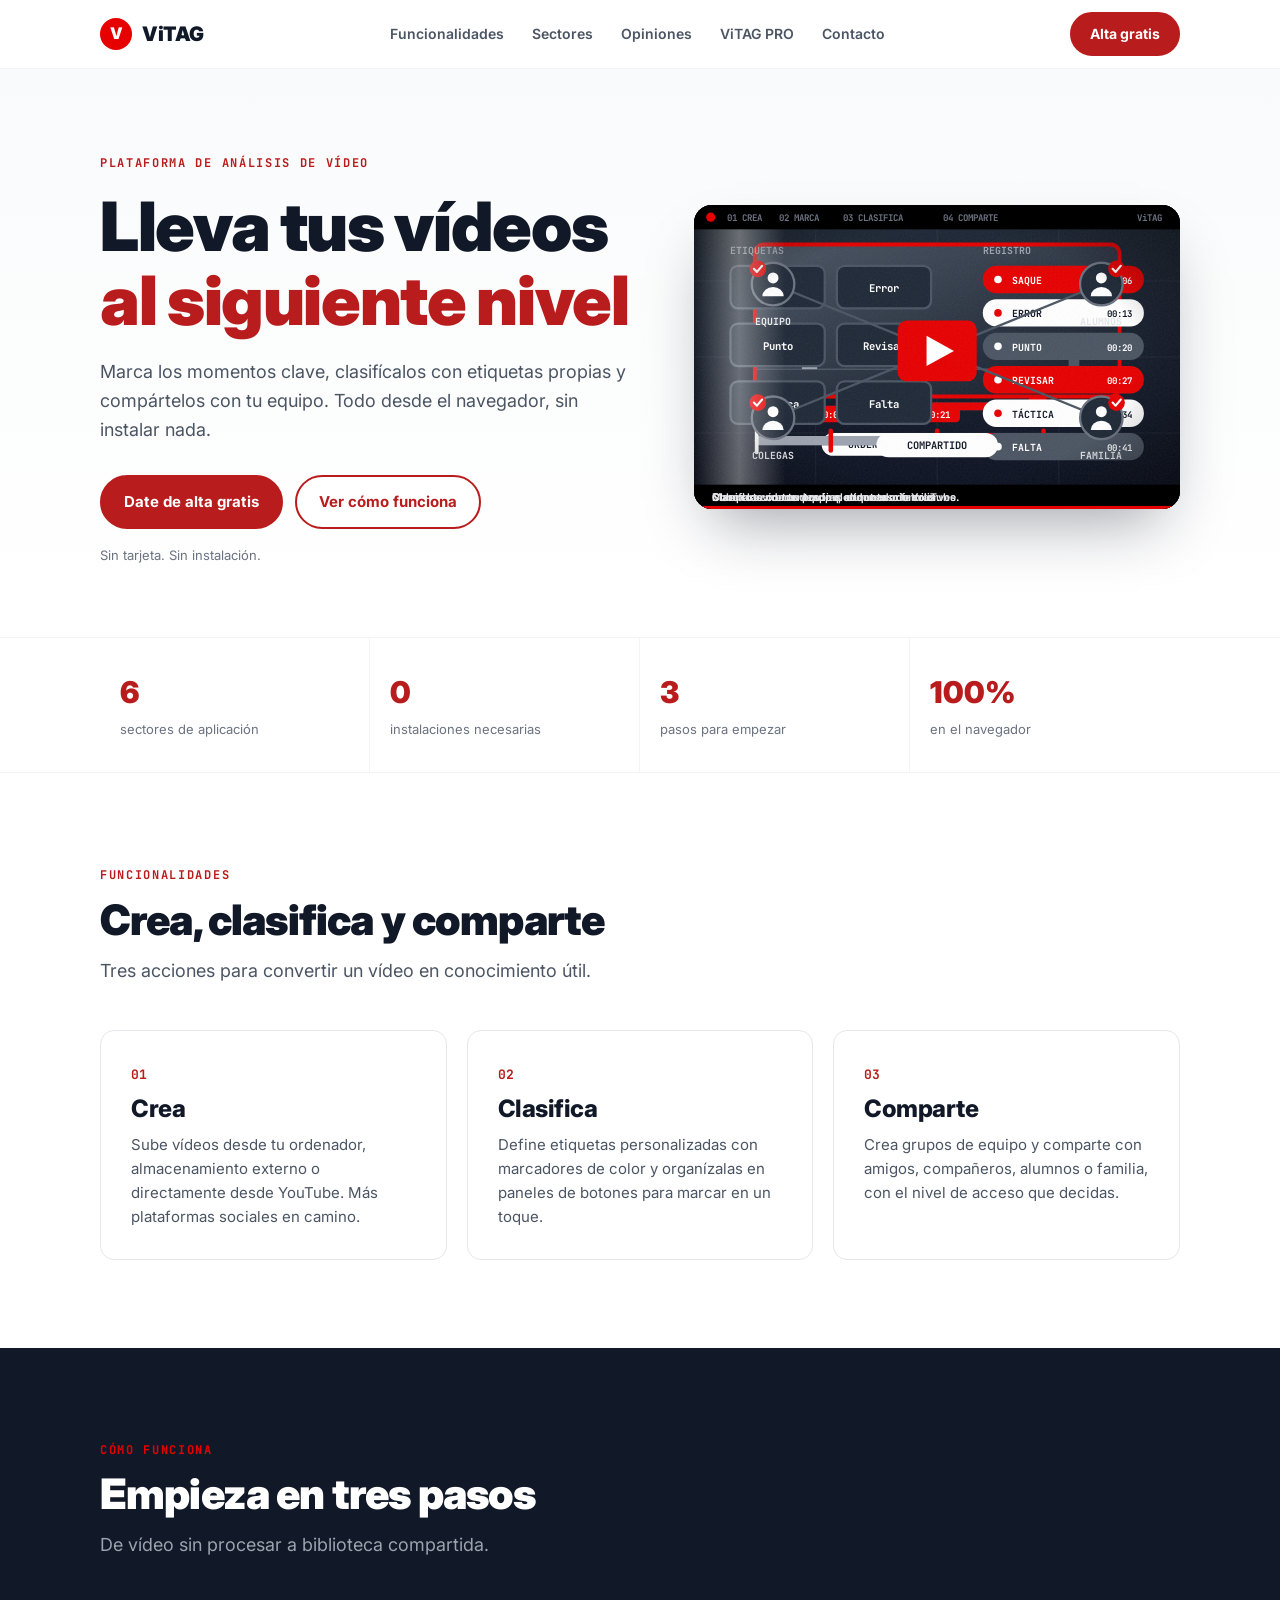
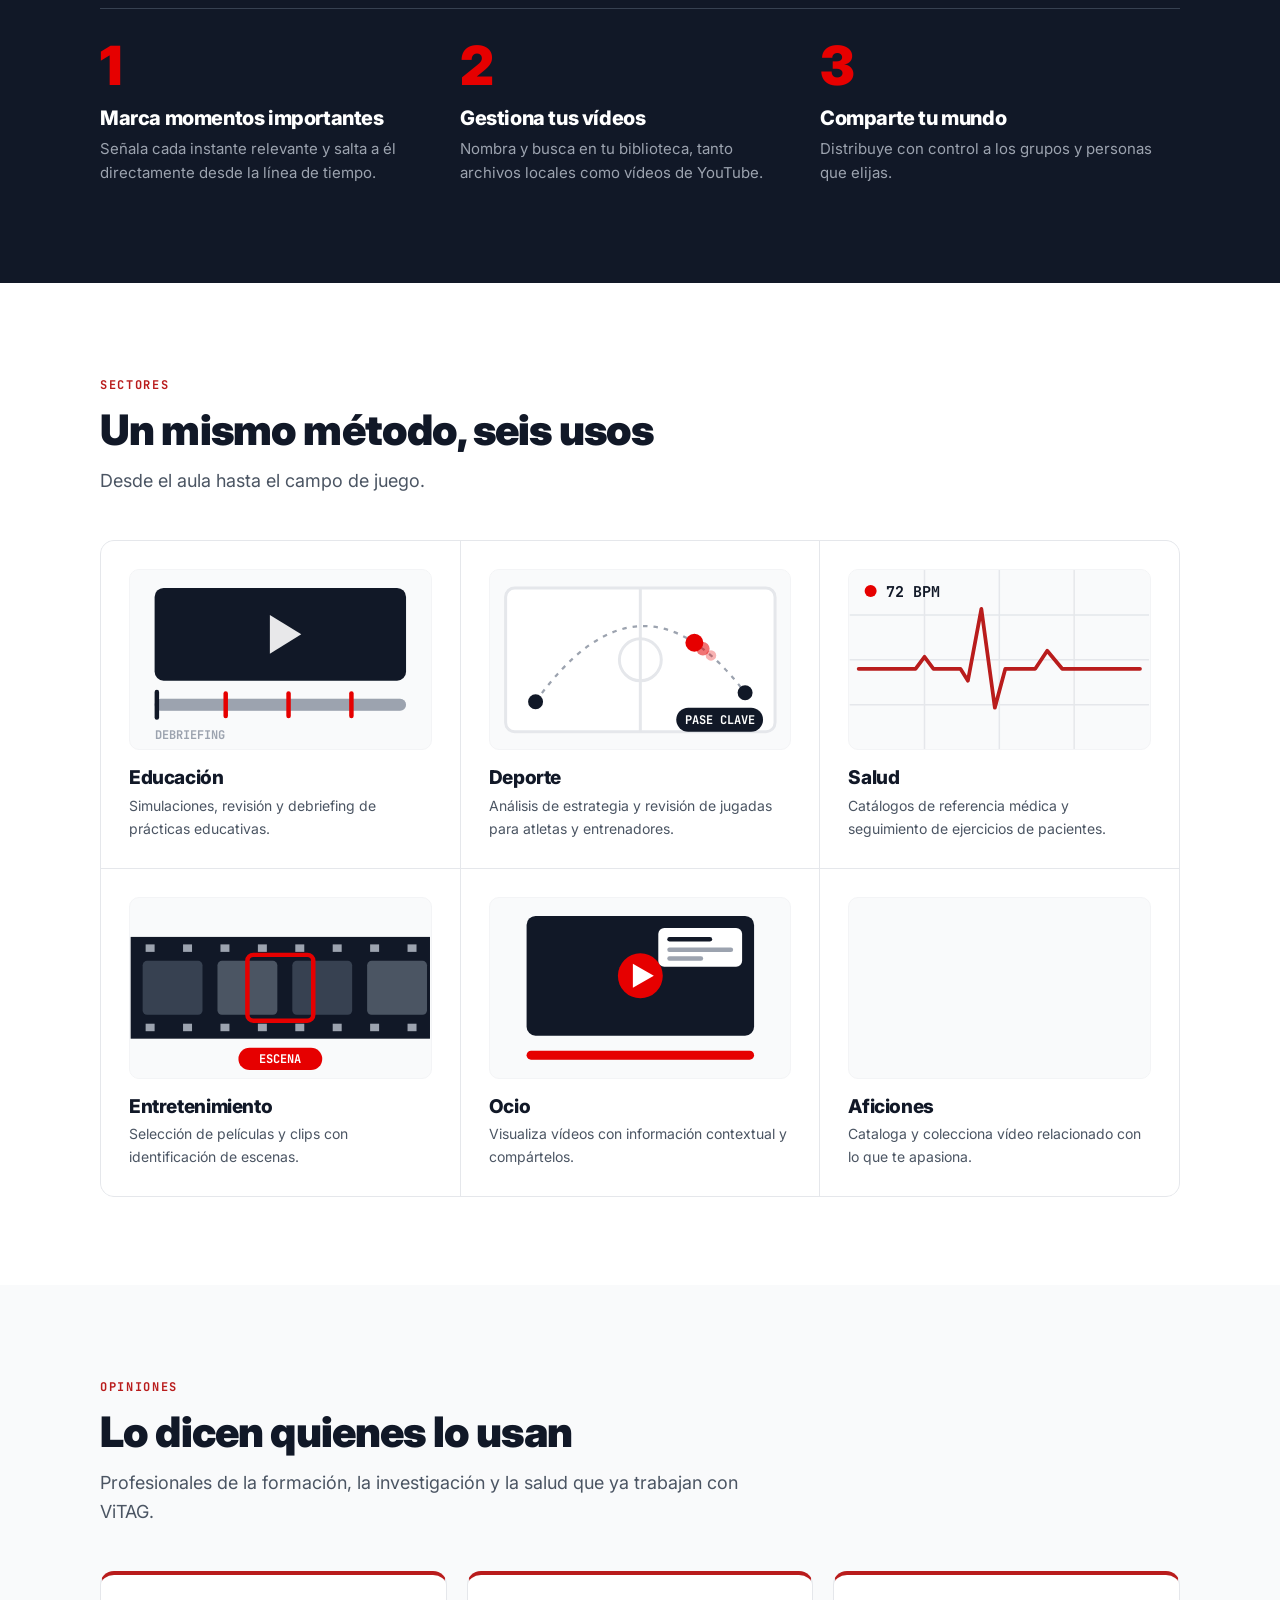
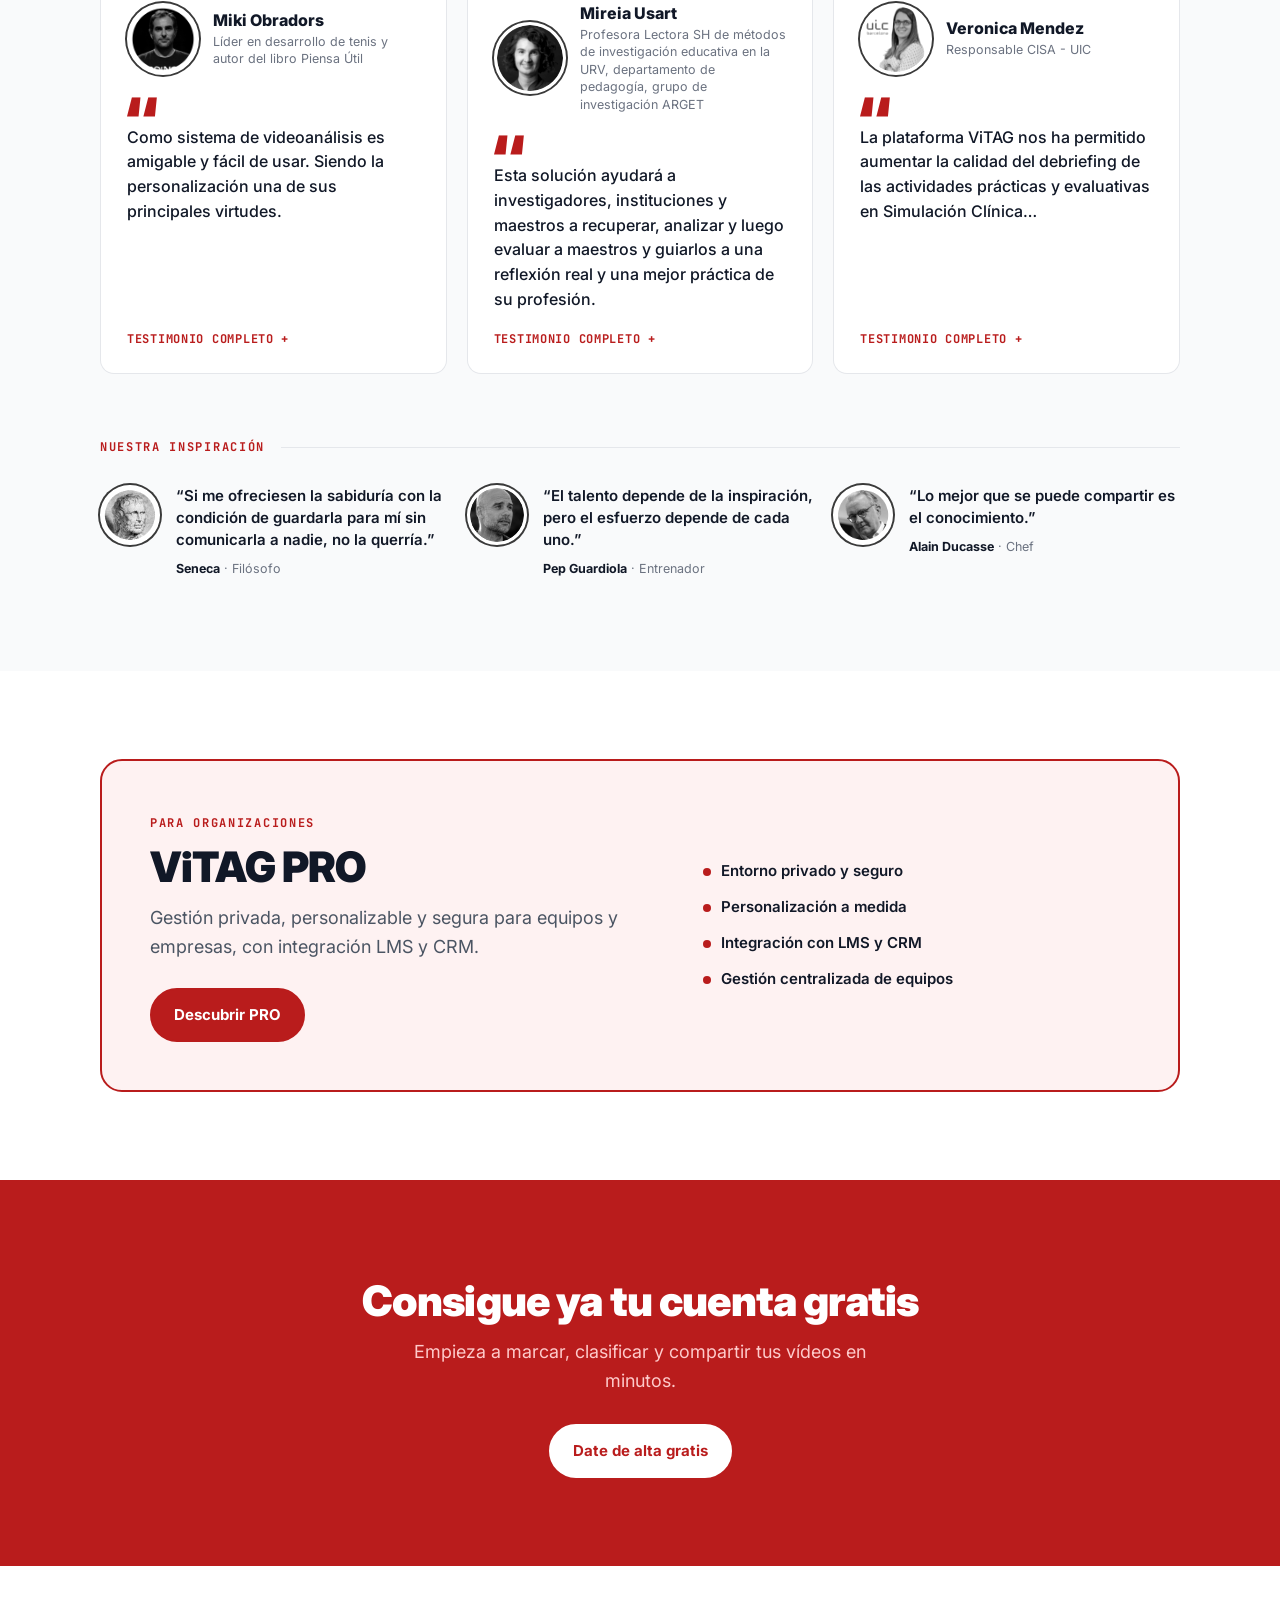
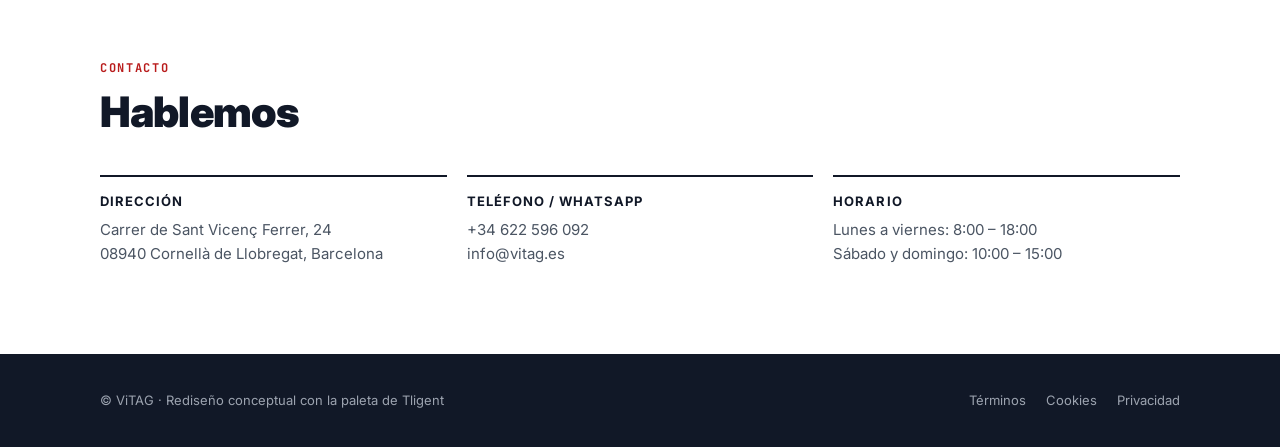
==== commit e25ff678: "Enrich testimonials with photos, real quotes and expandable full text Co-Authored-By: Claude Sonnet " ====
--- a/docs/index.html
+++ b/docs/index.html
@@ -199,11 +199,31 @@
 /* Testimonials */
 .quotes{background:var(--g50)}
 .q-grid{display:grid;grid-template-columns:repeat(3,1fr);gap:20px;margin-top:44px}
-.quote{background:#fff;border:1px solid var(--g200);border-left:4px solid var(--red);border-radius:var(--r);padding:26px}
-.quote p{font-size:15px;color:var(--g600)}
-.quote footer{margin-top:18px;font-size:13px}
-.quote footer b{display:block;color:var(--ink)}.quote footer span{color:var(--g500)}
-@media(max-width:860px){.q-grid{grid-template-columns:1fr}}
+.quote{position:relative;display:flex;flex-direction:column;background:#fff;border:1px solid var(--g200);border-top:4px solid var(--red);border-radius:var(--r);padding:28px 26px 24px;transition:.2s}
+.quote:hover{box-shadow:0 18px 36px -18px rgba(17,24,39,.3);transform:translateY(-3px)}
+.q-top{display:flex;align-items:center;gap:14px}
+.avatar{flex:none;width:72px;height:72px;border-radius:50%;background:#fff;object-fit:cover;border:3px solid #fff;box-shadow:0 0 0 2px var(--red);filter:grayscale(1) contrast(1.05);transition:filter .3s}
+.quote:hover .avatar,.insp:hover .avatar{filter:none}
+.q-who b{display:block;font-size:16px;font-weight:800;line-height:1.25}
+.q-who b a:hover{color:var(--red)}
+.q-who span{display:block;margin-top:3px;font-size:12.5px;color:var(--g500);line-height:1.4}
+.quote blockquote{position:relative;margin:20px 0 0;padding-top:30px;font-size:16px;font-weight:500;color:var(--ink);line-height:1.55}
+.quote blockquote::before{content:"\201C";position:absolute;top:-6px;left:-2px;font-size:64px;font-weight:900;line-height:1;color:var(--red)}
+.quote details{margin-top:auto;padding-top:18px}
+.quote summary{cursor:pointer;list-style:none;font-family:'JetBrains Mono',monospace;font-size:12px;font-weight:700;letter-spacing:.06em;text-transform:uppercase;color:var(--red)}
+.quote summary::-webkit-details-marker{display:none}
+.quote summary::after{content:" +"}
+.quote details[open] summary::after{content:" \2212"}
+.quote details p{margin-top:12px;padding-top:12px;border-top:1px solid var(--g200);font-size:14px;color:var(--g600);line-height:1.6}
+.insp-head{margin-top:64px;display:flex;align-items:center;gap:16px}
+.insp-head::after{content:"";flex:1;height:1px;background:var(--g200)}
+.insp-grid{display:grid;grid-template-columns:repeat(3,1fr);gap:20px;margin-top:24px}
+.insp{display:flex;gap:16px;align-items:flex-start;padding:4px 0}
+.insp .avatar{width:60px;height:60px}
+.insp p{font-size:15px;font-weight:600;line-height:1.45;color:var(--ink)}
+.insp small{display:block;margin-top:8px;font-size:12.5px;color:var(--g500)}
+.insp small b{color:var(--ink)}
+@media(max-width:900px){.q-grid,.insp-grid{grid-template-columns:1fr}}
 
 /* PRO */
 .pro-box{display:grid;grid-template-columns:1.2fr 1fr;gap:40px;align-items:center;border:2px solid var(--red);border-radius:22px;padding:48px;background:var(--red-soft)}
@@ -394,12 +414,31 @@
 
 <section class="quotes" id="opiniones">
   <div class="wrap">
-    <span class="eyebrow">Nuestra inspiración</span>
+    <span class="eyebrow">Opiniones</span>
     <h2>Lo dicen quienes lo usan</h2>
+    <p class="lead">Profesionales de la formación, la investigación y la salud que ya trabajan con ViTAG.</p>
     <div class="q-grid">
-      <figure class="quote"><p>Al ser un sistema de videoanálisis, es amigable y fácil de usar. La personalización es una de sus grandes virtudes.</p><footer><b>Miki Obradors</b><span>Responsable de desarrollo de tenis</span></footer></figure>
-      <figure class="quote"><p>Permite recoger datos cuantitativos y cualitativos en tiempo real para la investigación educativa.</p><footer><b>Mireia Usart</b><span>Investigadora, URV</span></footer></figure>
-      <figure class="quote"><p>Mejora el debriefing de la simulación clínica y refuerza la privacidad.</p><footer><b>Verónica Méndez</b><span>Directora, CISA-UIC</span></footer></figure>
+      <figure class="quote">
+        <div class="q-top"><img class="avatar" src="img/miki-obradors.png" alt="Miki Obradors" width="72" height="72" loading="lazy"><figcaption class="q-who"><b><a href="https://mikiobradors.com/" target="_blank" rel="noopener">Miki Obradors</a></b><span>Líder en desarrollo de tenis y autor del libro Piensa Útil</span></figcaption></div>
+        <blockquote>Como sistema de videoanálisis es amigable y fácil de usar. Siendo la personalización una de sus principales virtudes.</blockquote>
+        <details><summary>Testimonio completo</summary><p>Con más de 25 años en el sector del alto rendimiento y formación en tenis, considero a ViTAG como la demostración que algo bien pensando y ejecutado marca las diferencias. Como sistema de videoanálisis es amigable y fácil de usar. Siendo la personalización una de sus principales virtudes. Es una herramienta completamente útil.</p></details>
+      </figure>
+      <figure class="quote">
+        <div class="q-top"><img class="avatar" src="img/mireia-usart.png" alt="Mireia Usart" width="72" height="72" loading="lazy"><figcaption class="q-who"><b>Mireia Usart</b><span>Profesora Lectora SH de métodos de investigación educativa en la URV, departamento de pedagogía, grupo de investigación ARGET</span></figcaption></div>
+        <blockquote>Esta solución ayudará a investigadores, instituciones y maestros a recuperar, analizar y luego evaluar a maestros y guiarlos a una reflexión real y una mejor práctica de su profesión.</blockquote>
+        <details><summary>Testimonio completo</summary><p>En la URV, dentro del grupo de investigación ARGET, aplicamos esta herramienta de videoanálisis para estudiar la competencia digital docente. Esto ayuda a recuperar datos en tiempo real, cuantitativo y cualitativo de la actividad docente sin tener que gastar horas de datos posteriores a la visión y catalogación. Esta solución ayudará a investigadores, instituciones y maestros a recuperar, analizar y luego evaluar a maestros y guiarlos a una reflexión real y una mejor práctica de su profesión.</p></details>
+      </figure>
+      <figure class="quote">
+        <div class="q-top"><img class="avatar" src="img/veronica-mendez.png" alt="Veronica Mendez" width="72" height="72" loading="lazy"><figcaption class="q-who"><b>Veronica Mendez</b><span>Responsable CISA - UIC</span></figcaption></div>
+        <blockquote>La plataforma ViTAG nos ha permitido aumentar la calidad del debriefing de las actividades prácticas y evaluativas en Simulación Clínica…</blockquote>
+        <details><summary>Testimonio completo</summary><p>La plataforma ViTAG nos ha permitido aumentar la calidad del debriefing de las actividades prácticas y evaluativas en Simulación Clínica, optimizando el proceso de gestión de compartir cada videograbación del alumnado individualmente para autoevaluarse, así como videograbaciones evaluadas por parte del docente, las cuales permiten que el alumno vea, para cada acción realizada en su caso clínico, una marca temporal incrustada por el evaluador que indica qué ha sucedido, áreas a mejorar, y refuerzos de acciones acertadas. Con este sistema, además, hemos aumentado la seguridad de la privacidad de cada usuario, así como de la reducción del riesgo de divulgación del contenido.</p></details>
+      </figure>
+    </div>
+    <div class="insp-head"><span class="eyebrow">Nuestra inspiración</span></div>
+    <div class="insp-grid">
+      <div class="insp"><img class="avatar" src="img/seneca.png" alt="Seneca" width="60" height="60" loading="lazy"><div><p>&ldquo;Si me ofreciesen la sabiduría con la condición de guardarla para mí sin comunicarla a nadie, no la querría.&rdquo;</p><small><b>Seneca</b> &middot; Filósofo</small></div></div>
+      <div class="insp"><img class="avatar" src="img/pep-guardiola.png" alt="Pep Guardiola" width="60" height="60" loading="lazy"><div><p>&ldquo;El talento depende de la inspiración, pero el esfuerzo depende de cada uno.&rdquo;</p><small><b>Pep Guardiola</b> &middot; Entrenador</small></div></div>
+      <div class="insp"><img class="avatar" src="img/alain-ducasse.png" alt="Alain Ducasse" width="60" height="60" loading="lazy"><div><p>&ldquo;Lo mejor que se puede compartir es el conocimiento.&rdquo;</p><small><b>Alain Ducasse</b> &middot; Chef</small></div></div>
     </div>
   </div>
 </section>
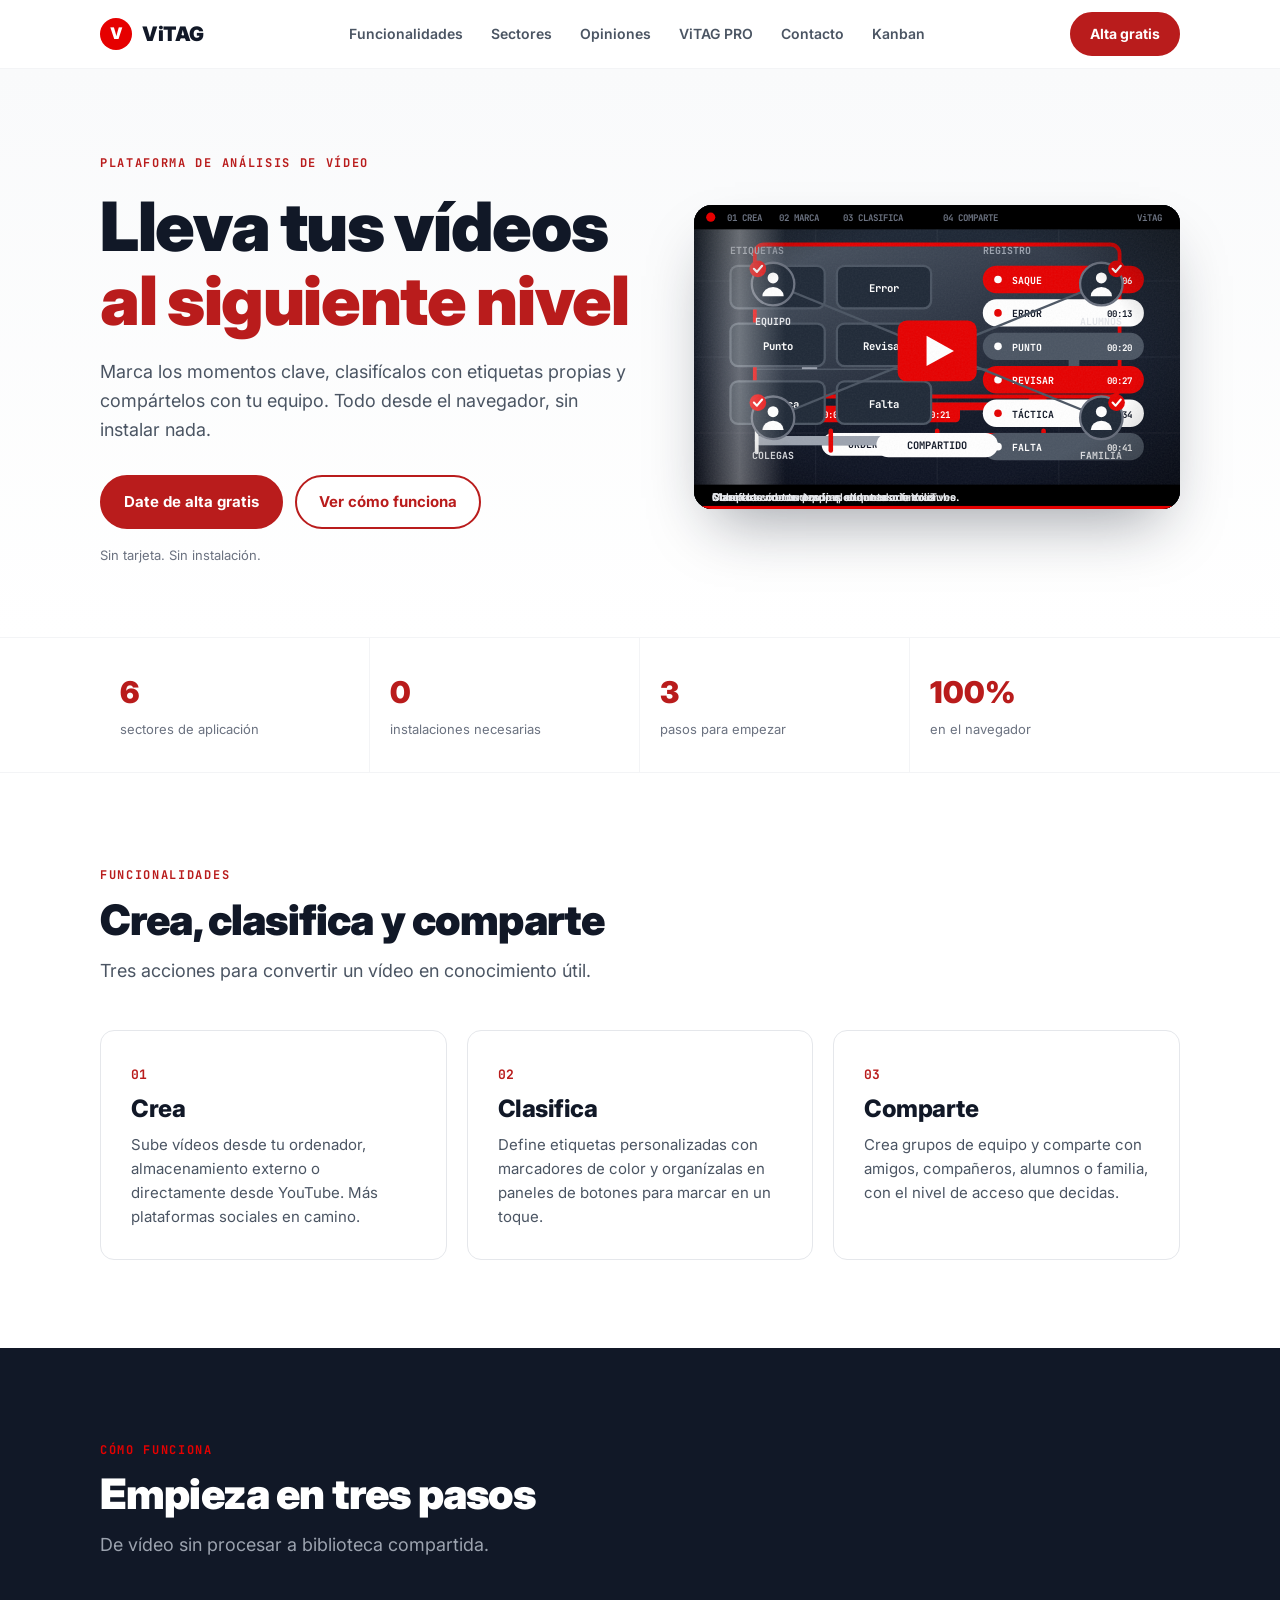
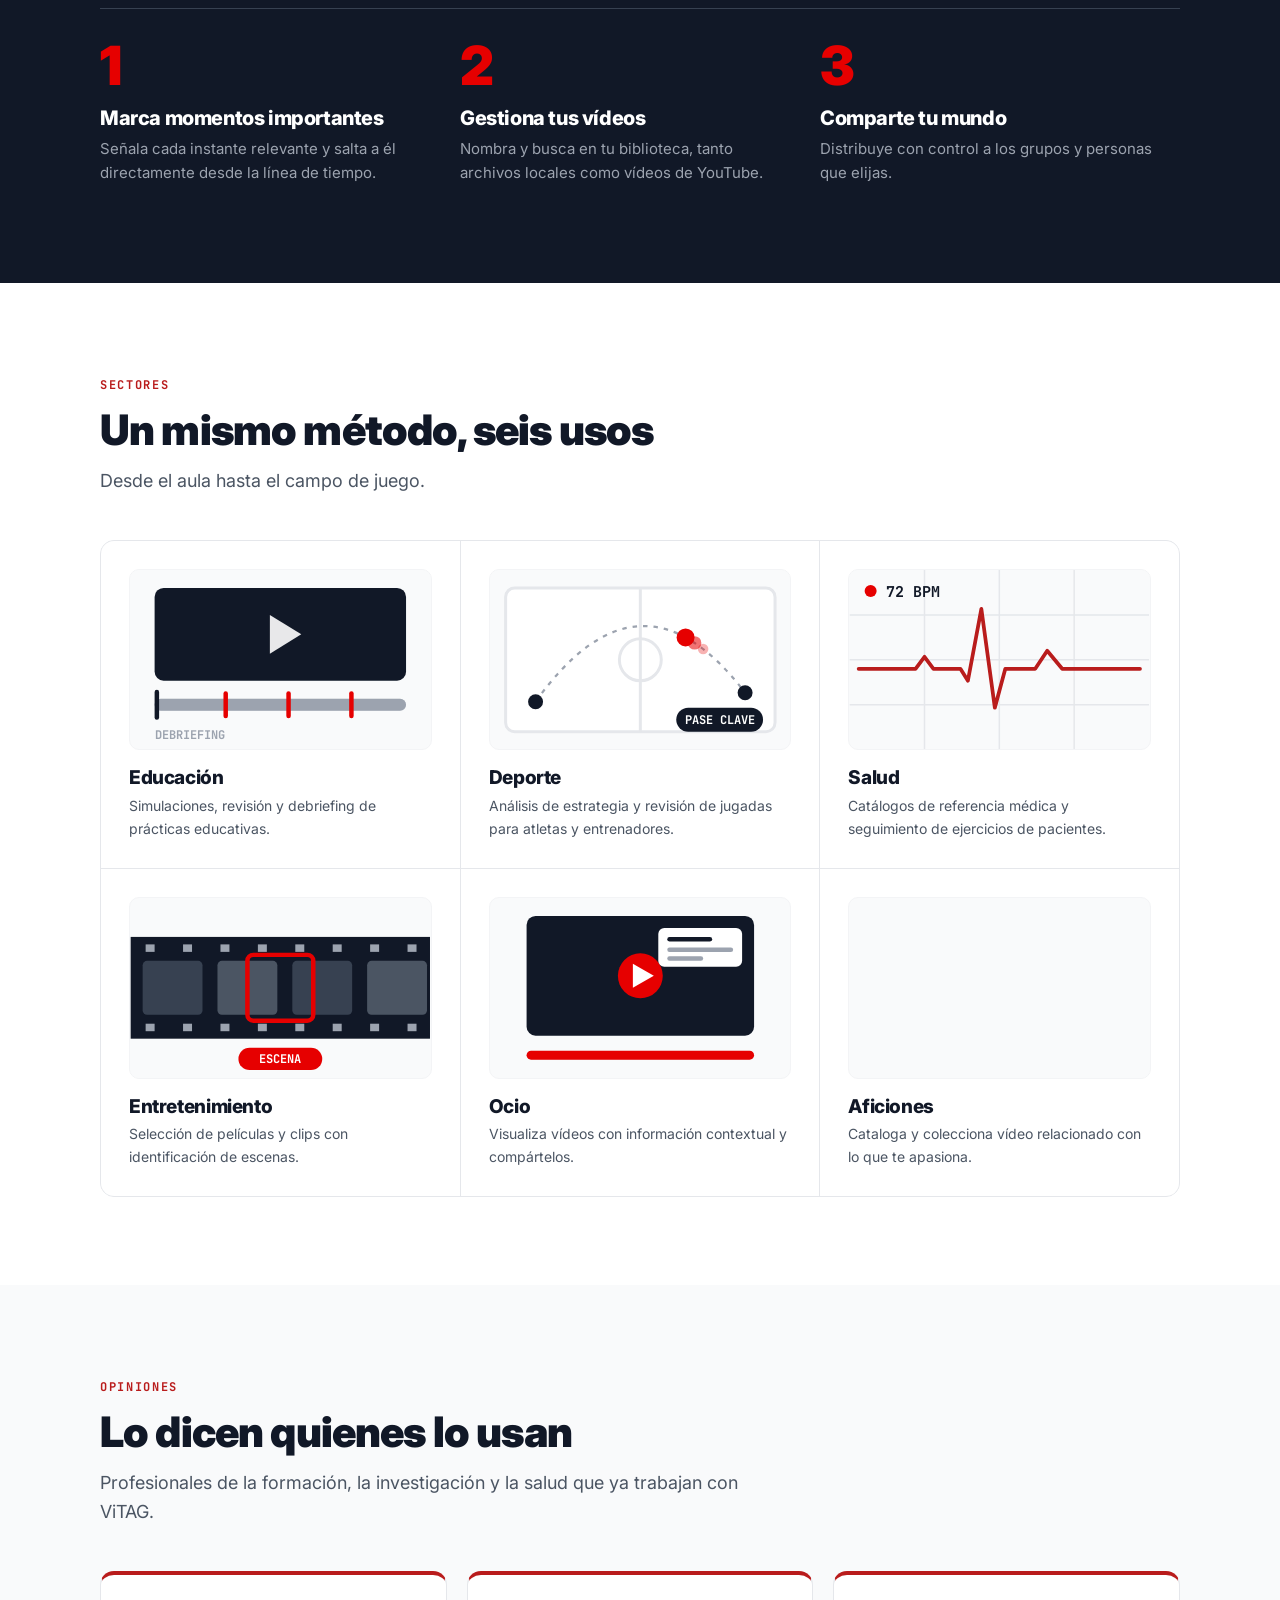
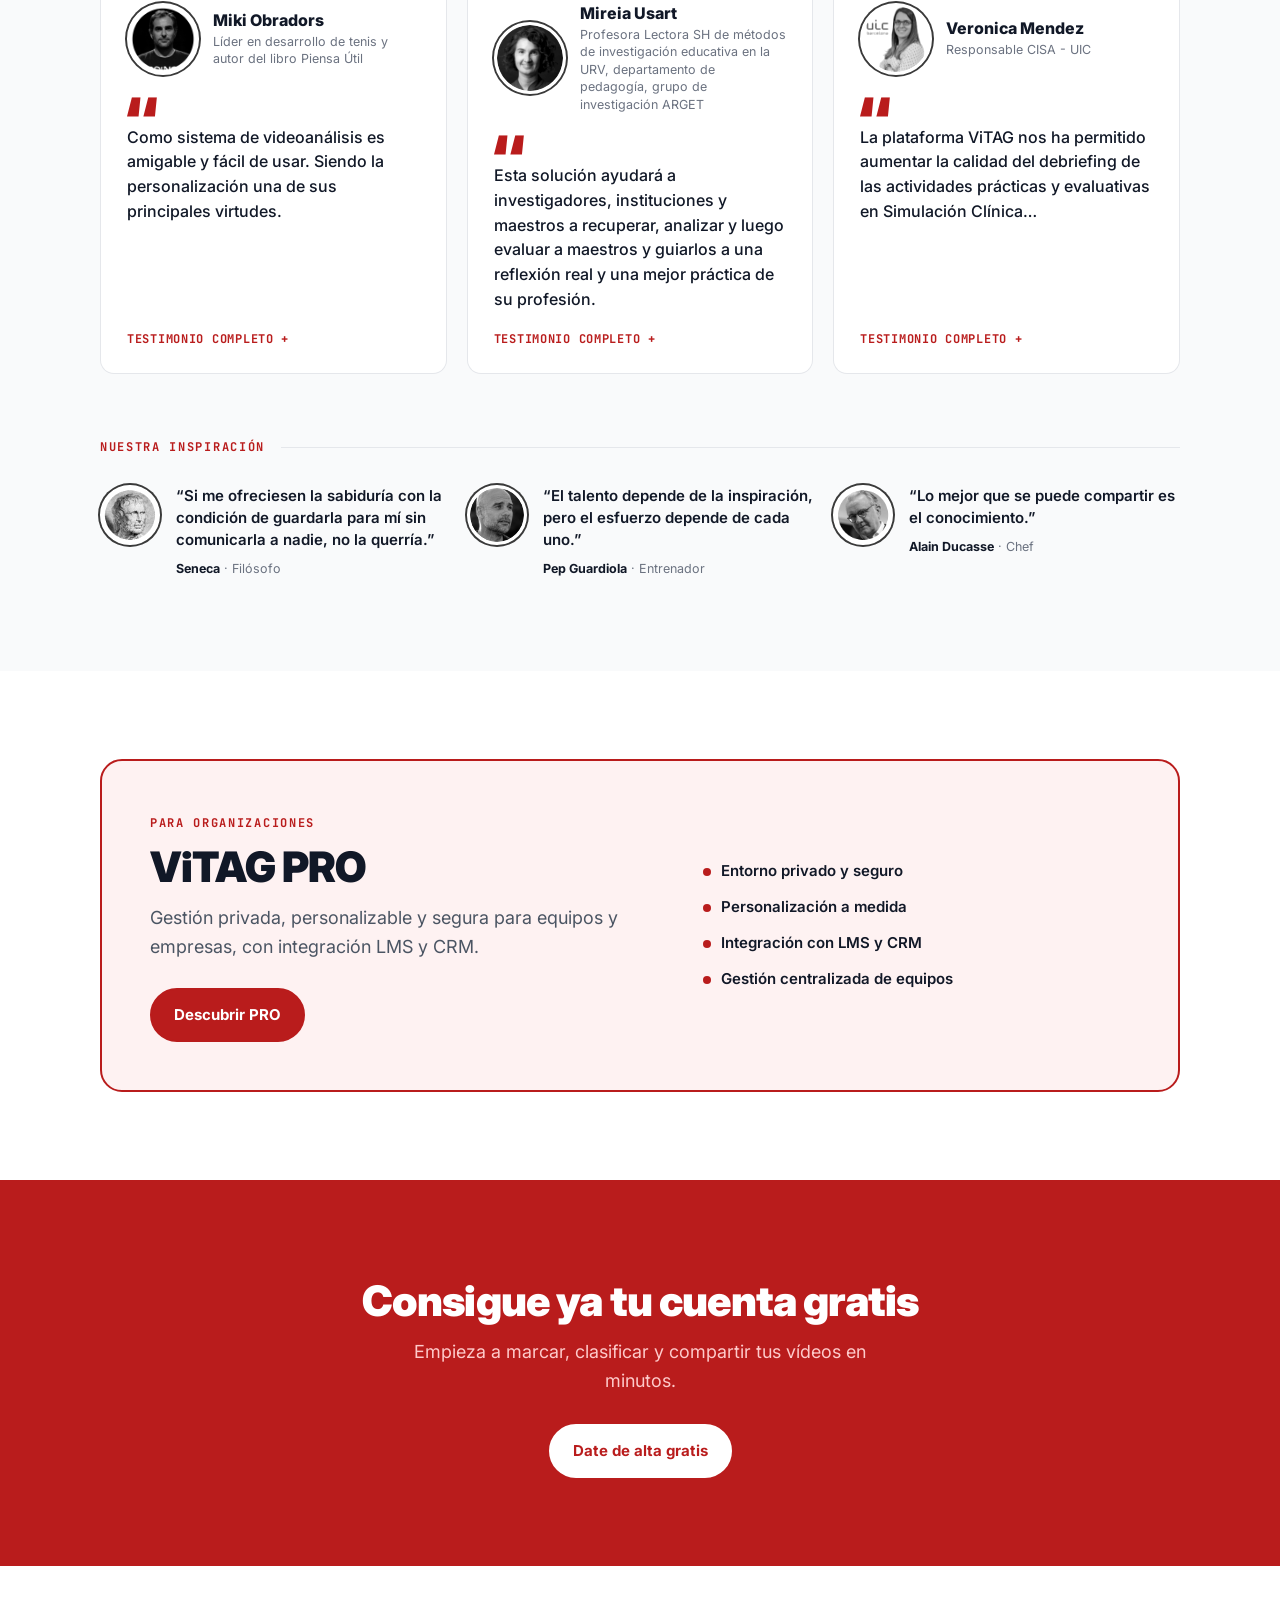
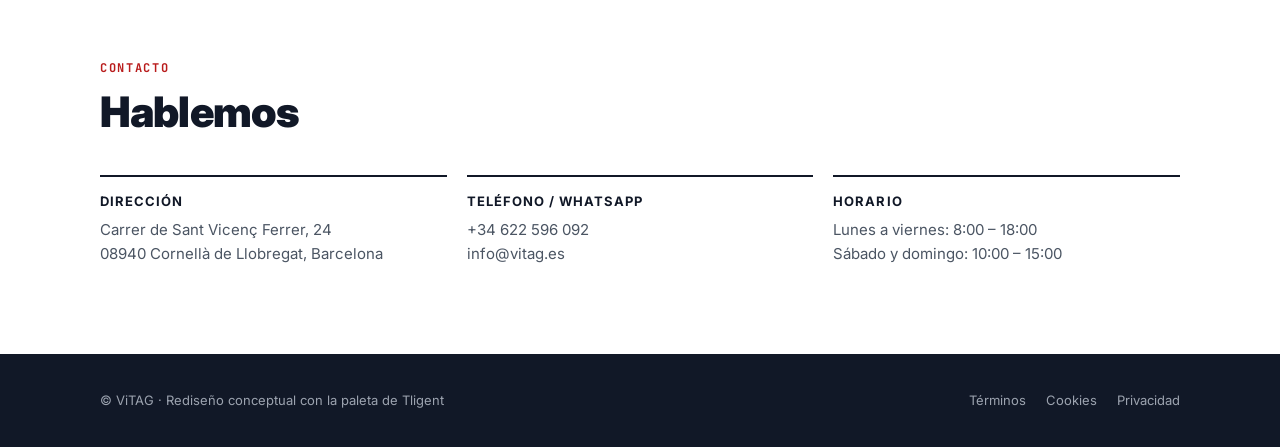
==== commit 863e2d5a: "Serve kanban at docs/kanban.html and link it from the landing menu kanban/index.html now redirects t" ====
--- a/docs/index.html
+++ b/docs/index.html
@@ -259,6 +259,7 @@
       <a href="#opiniones">Opiniones</a>
       <a href="#pro">ViTAG PRO</a>
       <a href="#contacto">Contacto</a>
+      <a href="kanban.html">Kanban</a>
     </nav>
     <a href="https://vitag.app" class="btn btn-red">Alta gratis</a>
   </div>
